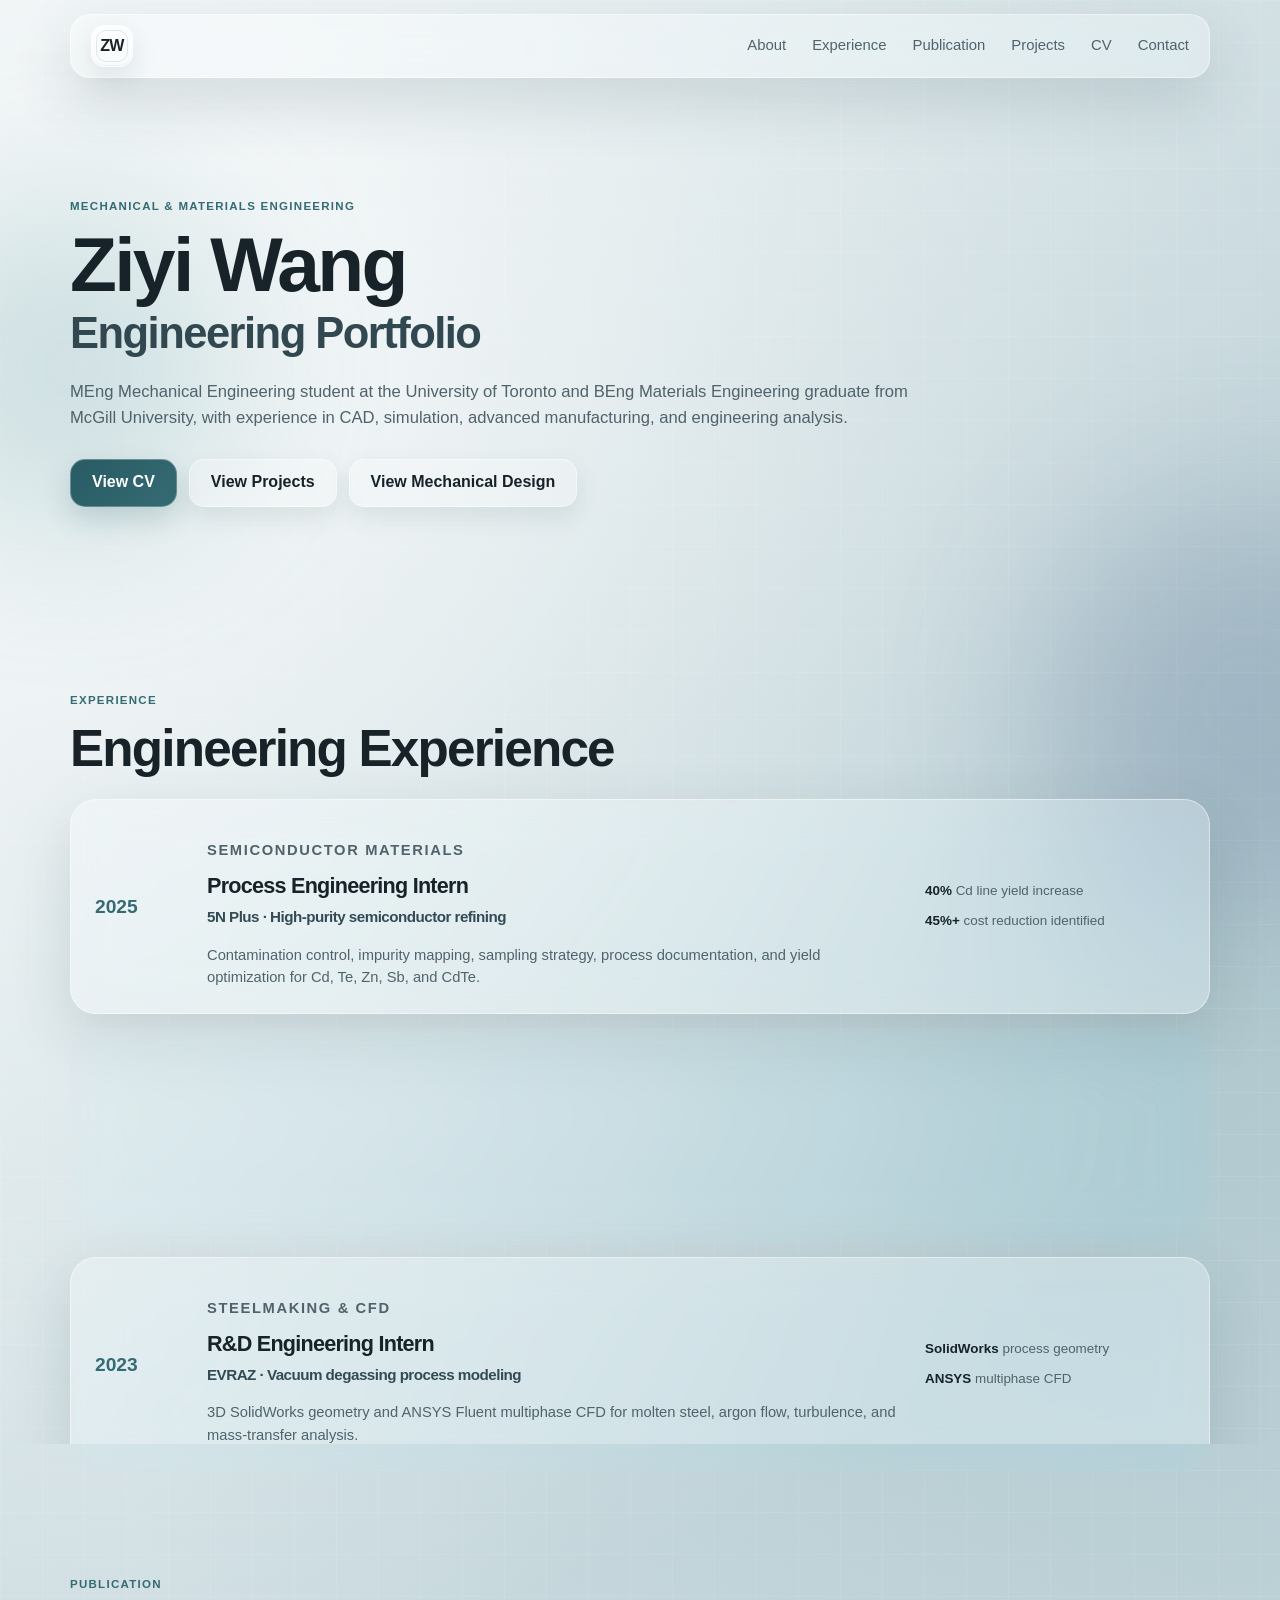
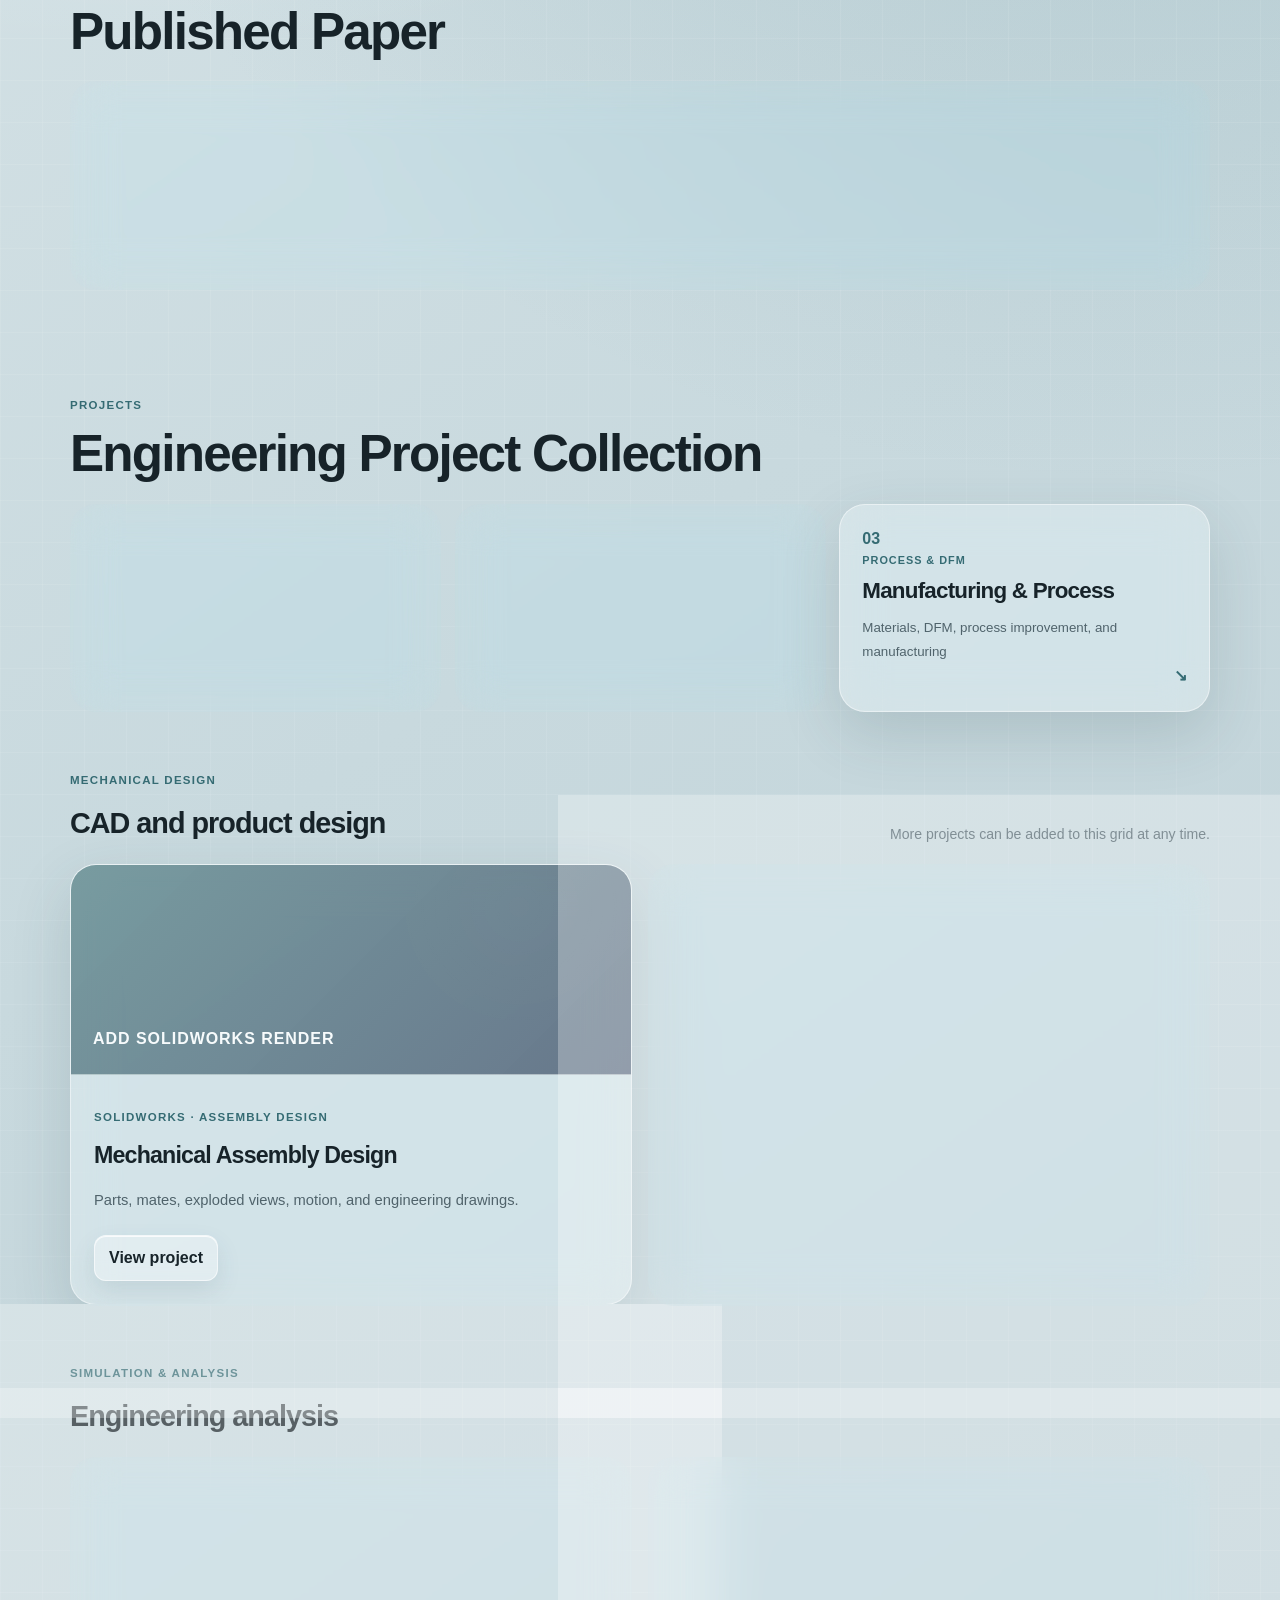
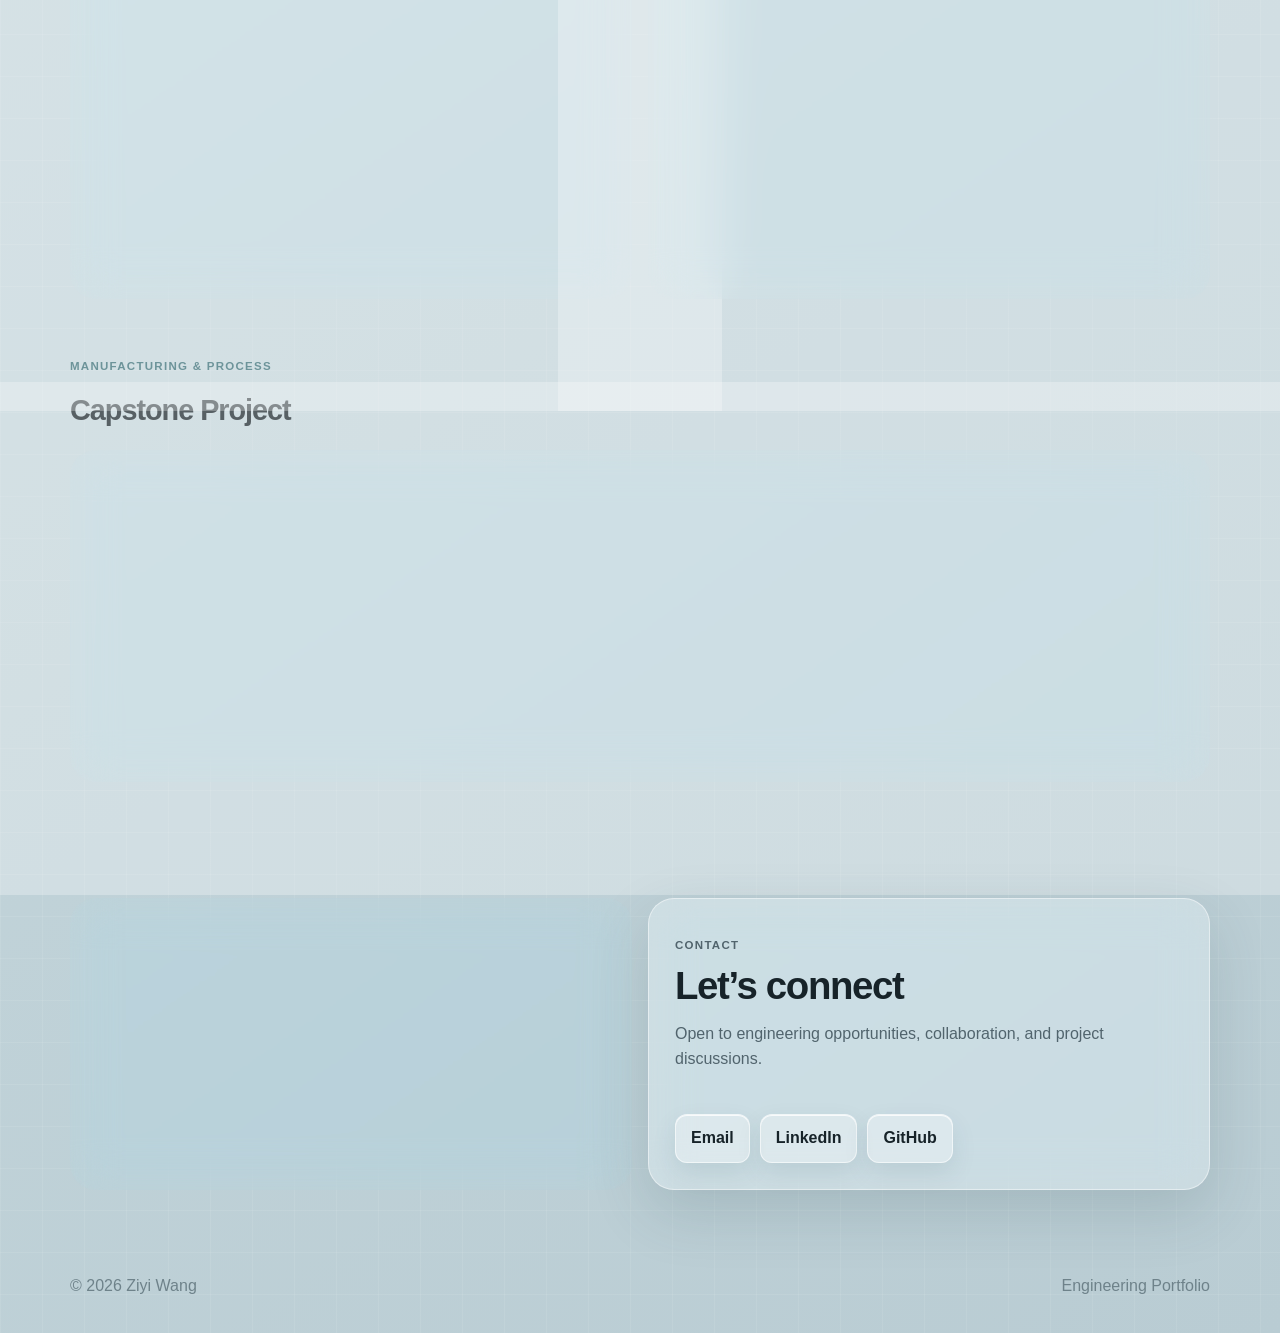
==== index.html @ 244d59b0 "Add files via upload" ====
<!DOCTYPE html>
<html lang="en">
<head>
  <meta charset="UTF-8" />
  <meta name="viewport" content="width=device-width, initial-scale=1.0" />
  <meta name="description" content="Ziyi Wang Mechanical and Materials Engineering Portfolio" />
  <title>Ziyi Wang | Engineering Portfolio</title>
  <link rel="stylesheet" href="style.css" />
</head>
<body>
  <div class="ambient ambient-a"></div>
  <div class="ambient ambient-b"></div>

  <header class="site-header glass">
    <div class="container nav-wrap">
      <a class="brand" href="#home" aria-label="Back to top">ZW</a>
      <nav class="nav-links" aria-label="Main navigation">
        <a href="#home">About</a>
        <a href="#experience">Experience</a>
        <a href="#publications">Publication</a>
        <a href="#projects">Projects</a>
        <a href="#cv">CV</a>
        <a href="#contact">Contact</a>
      </nav>
      <button class="menu-button" aria-label="Open menu" aria-expanded="false">☰</button>
    </div>
  </header>

  <main>
    <section id="home" class="hero section">
      <div class="container hero-grid">
        <div class="hero-copy-block">
          <p class="eyebrow">MECHANICAL & MATERIALS ENGINEERING</p>
          <h1>Ziyi Wang</h1>
          <h2>Engineering Portfolio</h2>
          <p class="hero-copy">
            MEng Mechanical Engineering student at the University of Toronto and
            BEng Materials Engineering graduate from McGill University, with
            experience in CAD, simulation, advanced manufacturing, and engineering analysis.
          </p>

          <div class="button-row">
            <a class="button primary" href="#cv">View CV</a>
            <a class="button secondary" href="#projects">View Projects</a>
            <a class="button secondary" href="#mechanical-design">View Mechanical Design</a>
          </div>
        </div>
      </div>
    </section>

    <section id="experience" class="section">
      <div class="container">
        <div class="section-heading">
          <p class="section-label">Experience</p>
          <h2>Engineering Experience</h2>
        </div>

        <div class="experience-list">
          <article class="experience-row glass-card">
            <div class="experience-year">2025</div>
            <div class="experience-main">
              <p class="experience-industry">SEMICONDUCTOR MATERIALS</p>
              <h3>Process Engineering Intern</h3>
              <h4>5N Plus · High-purity semiconductor refining</h4>
              <p>
                Contamination control, impurity mapping, sampling strategy,
                process documentation, and yield optimization for Cd, Te, Zn, Sb, and CdTe.
              </p>
            </div>
            <div class="experience-results">
              <span><strong>40%</strong> Cd line yield increase</span>
              <span><strong>45%+</strong> cost reduction identified</span>
            </div>
          </article>

          <article class="experience-row glass-card">
            <div class="experience-year">2024</div>
            <div class="experience-main">
              <p class="experience-industry">ADVANCED COMPOSITES</p>
              <h3>Composite Engineering Intern</h3>
              <h4>Linamar · Type IV hydrogen pressure vessels</h4>
              <p>
                Resin development, composite testing, DOE optimization, and AutoCAD
                documentation for carbon-fiber hydrogen storage tanks.
              </p>
            </div>
            <div class="experience-results">
              <span><strong>2,000+ psi</strong> burst improvement</span>
              <span><strong>DOE</strong> materials optimization</span>
            </div>
          </article>

          <article class="experience-row glass-card">
            <div class="experience-year">2023</div>
            <div class="experience-main">
              <p class="experience-industry">STEELMAKING & CFD</p>
              <h3>R&amp;D Engineering Intern</h3>
              <h4>EVRAZ · Vacuum degassing process modeling</h4>
              <p>
                3D SolidWorks geometry and ANSYS Fluent multiphase CFD for molten steel,
                argon flow, turbulence, and mass-transfer analysis.
              </p>
            </div>
            <div class="experience-results">
              <span><strong>SolidWorks</strong> process geometry</span>
              <span><strong>ANSYS</strong> multiphase CFD</span>
            </div>
          </article>
        </div>
      </div>
    </section>

    
    <section id="publications" class="section publication-section">
      <div class="container">
        <div class="section-heading publication-heading">
          <p class="section-label">Publication</p>
          <h2>Published Paper</h2>
        </div>

        <div class="publication-card glass-card">
          <div class="publication-year">2024</div>
          <div class="publication-copy">
            <h3>Study of the Vacuum Degassing Process Using the Effective Equilibrium Reaction Zone Model</h3>
            <p class="publication-authors">
              Bikram Konar · Keyan Miao · Noah Quintana · <strong>Ziyi Wang</strong>
            </p>
            <p>
              AISTech 2024 proceedings paper on EERZ-based vacuum-degassing modelling,
              denitrogenation, argon injection, and industrial process validation.
            </p>
          </div>
          <div class="publication-actions">
            <a class="small-button"
               href="assets/files/Vacuum-Degassing-EERZ-Paper.pdf"
               target="_blank"
               rel="noopener">View paper</a>
            <a class="small-button secondary-small"
               href="https://doi.org/10.33313/388/077"
               target="_blank"
               rel="noopener">DOI</a>
          </div>
        </div>
      </div>
    </section>



    <section id="projects" class="section">
      <div class="container">
        <div class="section-heading">
          <p class="section-label">Projects</p>
          <h2>Engineering Project Collection</h2>
        </div>

        <div class="category-grid">
          <a class="category-card glass-card" href="#mechanical-design">
            <span class="category-index">01</span>
            <div>
              <p>PRIMARY PORTFOLIO</p>
              <h3>Mechanical Design</h3>
              <small>SolidWorks parts, assemblies, drawings, and DFM</small>
            </div>
            <b>↘</b>
          </a>

          <a class="category-card glass-card" href="#simulation">
            <span class="category-index">02</span>
            <div>
              <p>ENGINEERING ANALYSIS</p>
              <h3>Simulation & Analysis</h3>
              <small>ANSYS, CFD, heat transfer, and calculations</small>
            </div>
            <b>↘</b>
          </a>

          <a class="category-card glass-card" href="#manufacturing">
            <span class="category-index">03</span>
            <div>
              <p>PROCESS & DFM</p>
              <h3>Manufacturing & Process</h3>
              <small>Materials, DFM, process improvement, and manufacturing</small>
            </div>
            <b>↘</b>
          </a>
        </div>

        <div id="mechanical-design" class="project-group">
          <div class="project-group-heading project-group-heading-row">
            <div>
              <p class="section-label">Mechanical Design</p>
              <h3>CAD and product design</h3>
            </div>
            <p class="project-group-note">More projects can be added to this grid at any time.</p>
          </div>

          <div class="project-grid">
            <article class="project-card glass-card">
              <div class="project-media">
                <span>ADD SOLIDWORKS RENDER</span>
              </div>
              <div class="project-body">
                <p class="project-type">SolidWorks · Assembly Design</p>
                <h3>Mechanical Assembly Design</h3>
                <p>Parts, mates, exploded views, motion, and engineering drawings.</p>
                <a class="project-link" href="projects/mechanical-assembly.html">View project</a>
              </div>
            </article>

            <article class="project-card glass-card">
              <div class="project-media">
                <span>ADD DFM IMAGE</span>
              </div>
              <div class="project-body">
                <p class="project-type">SolidWorks · DFM</p>
                <h3>Injection-Molding Conversion</h3>
                <p>Draft angles, wall thickness, ribs, bosses, and tooling constraints.</p>
                <a class="project-link" href="projects/injection-molding.html">View project</a>
              </div>
            </article>
          </div>
        </div>

        <div id="simulation" class="project-group">
          <div class="project-group-heading">
            <p class="section-label">Simulation & Analysis</p>
            <h3>Engineering analysis</h3>
          </div>

          <div class="project-grid">
            <article class="project-card glass-card">
              <div class="project-media">
                <span>TURBINE BLADE COOLING</span>
              </div>
              <div class="project-body">
                <p class="project-type">ANSYS · Heat Transfer</p>
                <h3>Turbine Blade Cooling</h3>
                <p>Geometry, mesh, boundary conditions, temperature fields, and conclusions.</p>
                <a class="project-link" href="projects/turbine-blade-cooling.html">View project</a>
              </div>
            </article>

            <article class="project-card glass-card">
              <div class="project-media">
                <span>VACUUM DEGASSING CFD</span>
              </div>
              <div class="project-body">
                <p class="project-type">SolidWorks · ANSYS Fluent</p>
                <h3>Steelmaking CFD Model</h3>
                <p>3D process geometry, multiphase flow, turbulence, and gas-plume behavior.</p>
                <a class="project-link" href="projects/steelmaking-cfd.html">View project</a>
              </div>
            </article>
          </div>
        </div>

        
        <div id="manufacturing" class="project-group">
          <div class="project-group-heading">
            <p class="section-label">Manufacturing & Process</p>
            <h3>Capstone Project</h3>
          </div>

          <div class="project-grid single-project-grid">
            <article class="project-card glass-card capstone-card">
              <div class="project-media">
                <span>THERMAL BARRIER COATING SYSTEM</span>
              </div>
              <div class="project-body">
                <p class="project-type">Aerospace · Manufacturing · Materials</p>
                <h3>Turbine Blade Thermal Coating Design</h3>
                <p>
                  Functionally graded NiCrAlY–YSZ coating architecture for GE Aerospace
                  CF6 turbine blades, including process selection, thermal performance,
                  throughput, risk analysis, and cost evaluation.
                </p>
                <a class="project-link" href="projects/turbine-coating.html">View project</a>
              </div>
            </article>
          </div>
        </div>
      </div>
    </section>


    
    <section class="section end-section">
      <div class="container end-grid">
        <section id="cv" class="compact-info-card glass-card">
          <div>
            <p class="section-label">CV</p>
            <h2>Engineering CV</h2>
            <p>
              Mechanical design, simulation, manufacturing, and process-engineering
              experience across semiconductor materials, composites, and steelmaking.
            </p>
          </div>
          <a class="small-button emphasized"
             href="assets/files/Ziyi-Wang-CV.pdf"
             target="_blank"
             rel="noopener">Open CV</a>
        </section>

        <section id="contact" class="compact-info-card glass-card">
          <div>
            <p class="section-label">Contact</p>
            <h2>Let’s connect</h2>
            <p>Open to engineering opportunities, collaboration, and project discussions.</p>
          </div>
          <div class="contact-links compact-links">
            <a href="mailto:your-email@example.com">Email</a>
            <a href="#" target="_blank" rel="noopener">LinkedIn</a>
            <a href="https://github.com/ziyiii-w" target="_blank" rel="noopener">GitHub</a>
          </div>
        </section>
      </div>
    </section>
  </main>

  <footer>
    <div class="container footer-row">
      <span>© <span id="year"></span> Ziyi Wang</span>
      <span>Engineering Portfolio</span>
    </div>
  </footer>

  <script src="script.js"></script>
</body>
</html>
---- style.css ----
:root {
  --bg-1: #dfe9ec;
  --bg-2: #c8d9de;
  --bg-3: #b9ccd3;
  --surface: rgba(255,255,255,0.28);
  --surface-hover: rgba(255,255,255,0.38);
  --text: #172329;
  --muted: #51646d;
  --subtle: #6e828a;
  --line: rgba(255,255,255,0.46);
  --accent: #356b73;
  --accent-strong: #285b63;
  --shadow: 0 22px 60px rgba(43,72,82,0.16);
  --radius: 26px;
}

* { box-sizing: border-box; }

html { scroll-behavior: smooth; }

body {
  margin: 0;
  font-family:
    -apple-system,
    BlinkMacSystemFont,
    "SF Pro Display",
    "SF Pro Text",
    "Segoe UI",
    Helvetica,
    Arial,
    sans-serif;
  color: var(--text);
  background:
    linear-gradient(rgba(255,255,255,0.08) 1px, transparent 1px),
    linear-gradient(90deg, rgba(255,255,255,0.08) 1px, transparent 1px),
    radial-gradient(circle at 12% 8%, rgba(255,255,255,0.78), transparent 30%),
    radial-gradient(circle at 88% 20%, rgba(94,142,153,0.30), transparent 31%),
    linear-gradient(145deg, var(--bg-1), var(--bg-2) 48%, var(--bg-3));
  background-size: 42px 42px, 42px 42px, auto, auto, auto;
  line-height: 1.55;
  min-height: 100vh;
}

.ambient {
  position: fixed;
  z-index: -1;
  border-radius: 50%;
  filter: blur(80px);
  opacity: 0.25;
}

.ambient-a {
  width: 340px;
  height: 340px;
  left: -100px;
  top: 22%;
  background: #5f9da2;
}

.ambient-b {
  width: 420px;
  height: 420px;
  right: -180px;
  top: 55%;
  background: #516a90;
}

a { color: inherit; }

.container {
  width: min(1140px, calc(100% - 40px));
  margin: 0 auto;
}

.glass,
.glass-card {
  background: var(--surface);
  border: 1px solid var(--line);
  box-shadow: var(--shadow);
  backdrop-filter: blur(22px) saturate(135%);
  -webkit-backdrop-filter: blur(22px) saturate(135%);
}

.site-header {
  position: sticky;
  top: 14px;
  z-index: 30;
  width: min(1140px, calc(100% - 40px));
  margin: 14px auto 0;
  border-radius: 20px;
}

.nav-wrap {
  min-height: 62px;
  display: flex;
  align-items: center;
  justify-content: space-between;
}

.brand {
  width: 42px;
  height: 42px;
  display: grid;
  place-items: center;
  border-radius: 14px;
  text-decoration: none;
  font-weight: 750;
  letter-spacing: -0.04em;
  color: var(--text);
  background:
    linear-gradient(145deg, rgba(255,255,255,0.74), rgba(255,255,255,0.26));
  border: 1px solid rgba(255,255,255,0.78);
  box-shadow:
    inset 0 1px 0 rgba(255,255,255,0.95),
    inset 0 -1px 0 rgba(53,107,115,0.08),
    0 10px 26px rgba(43,72,82,0.12);
  backdrop-filter: blur(18px) saturate(140%);
  -webkit-backdrop-filter: blur(18px) saturate(140%);
  position: relative;
}

.brand::after {
  content: "";
  position: absolute;
  inset: 4px;
  border-radius: 10px;
  border: 1px solid rgba(53,107,115,0.14);
  pointer-events: none;
}

.nav-links {
  display: flex;
  gap: 26px;
}

.nav-links a {
  text-decoration: none;
  color: #50636b;
  font-size: 0.93rem;
  font-weight: 500;
}

.nav-links a:hover { color: var(--text); }

.menu-button {
  display: none;
  color: var(--text);
  border: 0;
  background: none;
  font-size: 1.4rem;
}

.section { padding: 74px 0; }

.hero { padding-top: 74px; }

.hero-grid {
  display: block;
}

.hero-copy-block {
  padding: 34px 0 26px;
}

.eyebrow,
.section-label,
.project-type,
.experience-industry {
  color: var(--accent);
  font-weight: 700;
  letter-spacing: 0.11em;
  text-transform: uppercase;
  font-size: 0.72rem;
}

h1, h2, h3, h4 {
  margin-top: 0;
  letter-spacing: -0.035em;
}

h1 {
  margin-bottom: 8px;
  font-size: clamp(3.2rem, 6vw, 5.8rem);
  line-height: 0.98;
}

.hero h2 {
  max-width: 840px;
  margin-bottom: 22px;
  color: #314850;
  font-size: clamp(1.8rem, 3.4vw, 3.15rem);
  line-height: 1.08;
}

.hero-copy {
  max-width: 860px;
  color: #50636b;
  font-size: 1.04rem;
}

.button-row {
  display: flex;
  flex-wrap: wrap;
  gap: 12px;
  margin-top: 28px;
}

.button {
  display: inline-flex;
  align-items: center;
  justify-content: center;
  min-height: 48px;
  padding: 0 21px;
  border-radius: 15px;
  text-decoration: none;
  font-weight: 650;
  border: 1px solid var(--line);
  transition: transform 0.2s ease, background 0.2s ease, border-color 0.2s ease;
}

.button:hover {
  transform: translateY(-2px);
  border-color: rgba(255,255,255,0.26);
}

.button.primary {
  color: white;
  background: linear-gradient(135deg, var(--accent-strong), var(--accent));
  border-color: rgba(255,255,255,0.28);
  box-shadow: 0 12px 28px rgba(40,91,99,0.20);
}

.button.secondary {
  color: var(--text);
  background: rgba(255,255,255,0.26);
  border-color: rgba(255,255,255,0.48);
  box-shadow: 0 10px 24px rgba(43,72,82,0.10);
}

.hero-panel {
  border-radius: var(--radius);
  padding: 24px;
}

.status-line {
  display: flex;
  align-items: center;
  gap: 9px;
  color: #50636b;
  font-size: 0.8rem;
}

.status-dot {
  width: 8px;
  height: 8px;
  border-radius: 50%;
  background: #8fd0b5;
  box-shadow: 0 0 18px rgba(143,208,181,0.7);
}

.hero-panel-grid {
  display: grid;
  gap: 12px;
  margin-top: 18px;
}

.hero-panel-grid div {
  padding: 16px;
  border-radius: 18px;
  background: rgba(255,255,255,0.045);
  border: 1px solid rgba(255,255,255,0.08);
}

.hero-panel-grid span,
.hero-panel-grid strong,
.hero-panel-grid small {
  display: block;
}

.hero-panel-grid span {
  color: var(--subtle);
  font-size: 0.72rem;
  text-transform: uppercase;
  letter-spacing: 0.08em;
}

.hero-panel-grid strong {
  margin-top: 5px;
  font-size: 1rem;
}

.hero-panel-grid small {
  margin-top: 2px;
  color: #50636b;
}

.section-heading {
  margin-bottom: 24px;
}

.section-heading h2,
.cv-strip h2,
.contact-strip h2 {
  margin-bottom: 0;
  font-size: clamp(2rem, 4vw, 3.4rem);
  line-height: 1.05;
}

.experience-list {
  display: grid;
  gap: 14px;
}

.experience-row {
  display: grid;
  grid-template-columns: 88px 1fr 260px;
  gap: 24px;
  align-items: center;
  padding: 24px;
  border-radius: var(--radius);
}

.experience-year {
  color: var(--accent);
  font-weight: 700;
  font-size: 1.2rem;
}

.experience-main h3 {
  margin: 7px 0 3px;
  font-size: 1.35rem;
}

.experience-main h4 {
  margin-bottom: 10px;
  color: #334b54;
  font-size: 0.95rem;
}

.experience-main > p {
  margin-bottom: 0;
  color: #50636b;
  font-size: 0.92rem;
}

.experience-results {
  display: grid;
  gap: 9px;
}

.experience-results span {
  color: #50636b;
  font-size: 0.84rem;
}

.experience-results strong { color: var(--text); }

.category-grid {
  display: grid;
  grid-template-columns: repeat(3, 1fr);
  gap: 14px;
}

.category-card {
  min-height: 180px;
  padding: 22px;
  display: flex;
  flex-direction: column;
  justify-content: space-between;
  border-radius: var(--radius);
  text-decoration: none;
  transition: transform 0.2s ease, background 0.2s ease;
}

.category-card:hover {
  transform: translateY(-4px);
  background: rgba(255,255,255,0.42);
}

.category-index {
  color: var(--accent);
  font-weight: 700;
}

.category-card p {
  margin: 0 0 5px;
  color: var(--accent);
  font-size: 0.68rem;
  font-weight: 700;
  letter-spacing: 0.09em;
}

.category-card h3 {
  margin-bottom: 6px;
  font-size: 1.4rem;
}

.category-card small {
  color: #50636b;
  line-height: 1.4;
}

.category-card b {
  align-self: flex-end;
  color: var(--accent);
}

.project-group { padding-top: 58px; }

.project-group-heading { margin-bottom: 18px; }

.project-group-heading h3 {
  margin-bottom: 0;
  font-size: 1.8rem;
}

.project-grid {
  display: grid;
  grid-template-columns: repeat(2, 1fr);
  gap: 16px;
}

.project-card {
  overflow: hidden;
  border-radius: var(--radius);
}

.project-media {
  min-height: 210px;
  display: flex;
  align-items: flex-end;
  padding: 22px;
  color: #f7fbfc;
  font-weight: 700;
  letter-spacing: 0.06em;
  background:
    linear-gradient(135deg, rgba(88,130,135,0.75), rgba(70,86,109,0.76)),
    radial-gradient(circle at 80% 20%, rgba(255,255,255,0.2), transparent 24%);
  border-bottom: 1px solid var(--line);
}

.project-body { padding: 23px; }

.project-body h3 {
  margin: 5px 0 10px;
  font-size: 1.45rem;
}

.project-body p:not(.project-type) {
  color: #50636b;
  font-size: 0.92rem;
}

.project-link {
  display: inline-flex;
  margin-top: 8px;
  padding: 10px 14px;
  border-radius: 12px;
  text-decoration: none;
  color: var(--text);
  background: rgba(255,255,255,0.08);
  border: 1px solid var(--line);
  font-weight: 650;
}

.project-link:hover {
  background: rgba(255,255,255,0.13);
}

.cv-strip,
.contact-strip {
  padding: 26px 30px;
  border-radius: var(--radius);
  display: flex;
  align-items: center;
  justify-content: space-between;
  gap: 28px;
}

.cv-strip p {
  margin-bottom: 0;
  color: #50636b;
}

.contact-links {
  display: flex;
  flex-wrap: wrap;
  gap: 10px;
}

.contact-links a {
  padding: 11px 15px;
  border-radius: 12px;
  text-decoration: none;
  color: var(--text);
  background: rgba(255,255,255,0.07);
  border: 1px solid var(--line);
}

footer {
  padding: 26px 0 34px;
  color: var(--subtle);
}

.footer-row {
  display: flex;
  justify-content: space-between;
  gap: 24px;
}

@media (max-width: 960px) {
  .hero-grid {
    grid-template-columns: 1fr;
  }

  .experience-row {
    grid-template-columns: 72px 1fr;
  }

  .experience-results {
    grid-column: 2;
    grid-template-columns: repeat(2, minmax(0, 1fr));
  }

  .category-grid {
    grid-template-columns: 1fr;
  }
}

@media (max-width: 760px) {
  .nav-links {
    position: absolute;
    display: none;
    flex-direction: column;
    top: 68px;
    left: 0;
    right: 0;
    padding: 18px;
    border-radius: 18px;
    background: rgba(230,240,243,0.95);
    border: 1px solid var(--line);
    backdrop-filter: blur(18px);
  }

  .nav-links.open { display: flex; }
  .menu-button { display: block; }

  .project-grid {
    grid-template-columns: 1fr;
  }

  .cv-strip,
  .contact-strip {
    align-items: flex-start;
    flex-direction: column;
  }
}

@media (max-width: 580px) {
  .container,
  .site-header {
    width: min(100% - 24px, 1140px);
  }

  .section {
    padding: 54px 0;
  }

  .hero {
    padding-top: 44px;
  }

  .button-row {
    flex-direction: column;
  }

  .button {
    width: 100%;
  }

  .experience-row {
    grid-template-columns: 1fr;
  }

  .experience-results {
    grid-column: auto;
    grid-template-columns: 1fr;
  }

  .footer-row {
    flex-direction: column;
  }
}


.end-section {
  padding-top: 42px;
  padding-bottom: 58px;
}

.end-grid {
  display: grid;
  grid-template-columns: 1fr 1fr;
  gap: 16px;
}

.compact-info-card {
  min-height: 210px;
  padding: 26px;
  border-radius: var(--radius);
  display: flex;
  flex-direction: column;
  justify-content: space-between;
}

.compact-info-card h2 {
  margin-bottom: 10px;
  font-size: clamp(1.75rem, 3vw, 2.5rem);
  line-height: 1.05;
}

.compact-info-card p {
  max-width: 560px;
  color: var(--muted);
}

.small-button {
  display: inline-flex;
  align-items: center;
  justify-content: center;
  width: fit-content;
  min-height: 42px;
  padding: 0 16px;
  border-radius: 12px;
  text-decoration: none;
  font-weight: 650;
  white-space: nowrap;
  color: white;
  background: linear-gradient(135deg, var(--accent-strong), var(--accent));
  border: 1px solid rgba(255,255,255,0.42);
  box-shadow: 0 10px 24px rgba(40,91,99,0.14);
}

.small-button:hover {
  transform: translateY(-2px);
}

.secondary-small {
  color: var(--text);
  background: rgba(255,255,255,0.30);
}

.emphasized {
  margin-top: 8px;
}

.compact-links {
  margin-top: 8px;
}

@media (max-width: 760px) {
  .end-grid {
    grid-template-columns: 1fr;
  }
}




.publication-section {
  padding-top: 18px;
  padding-bottom: 54px;
}

.publication-card {
  display: grid;
  grid-template-columns: 90px 1fr auto;
  gap: 24px;
  align-items: center;
  padding: 24px 26px;
  border-radius: var(--radius);
}

.publication-year {
  color: var(--accent);
  font-size: 1.25rem;
  font-weight: 750;
}

.publication-copy h2 {
  max-width: 800px;
  margin: 5px 0 8px;
  font-size: clamp(1.35rem, 2.4vw, 2rem);
  line-height: 1.15;
}

.publication-copy p {
  margin: 6px 0 0;
  color: var(--muted);
}

.publication-authors strong {
  color: var(--text);
}

.publication-actions {
  display: flex;
  gap: 9px;
  flex-wrap: wrap;
  justify-content: flex-end;
}

@media (max-width: 820px) {
  .publication-card {
    grid-template-columns: 1fr;
  }

  .publication-actions {
    justify-content: flex-start;
  }
}


.publication-heading {
  margin-bottom: 22px;
}

.publication-heading h2 {
  margin-bottom: 0;
  font-size: clamp(2rem, 4vw, 3.4rem);
  line-height: 1.05;
}

.publication-copy h3 {
  max-width: 820px;
  margin: 0 0 8px;
  font-size: clamp(1.35rem, 2.4vw, 2rem);
  line-height: 1.15;
  letter-spacing: -0.025em;
}


/* Keeps headings visible below the sticky navigation without excessive blank space. */
#experience,
#publications,
#projects,
#mechanical-design,
#simulation,
#manufacturing,
#cv,
#contact {
  scroll-margin-top: 88px;
}

.project-group-heading-row {
  display: flex;
  justify-content: space-between;
  align-items: end;
  gap: 24px;
}

.project-group-note {
  max-width: 330px;
  margin: 0;
  color: var(--muted);
  font-size: 0.88rem;
  text-align: right;
}

.single-project-grid {
  grid-template-columns: minmax(0, 760px);
}

.capstone-card .project-media {
  min-height: 260px;
}

@media (max-width: 760px) {
  .project-group-heading-row {
    align-items: flex-start;
    flex-direction: column;
  }

  .project-group-note {
    text-align: left;
  }
}


/* Version 10 refinements */
#projects.section {
  padding-top: 54px;
}

#publications.section {
  padding-bottom: 42px;
}

.project-group {
  padding-top: 48px;
}

/* Full-width capstone layout */
.single-project-grid {
  grid-template-columns: 1fr;
}

.capstone-card {
  display: grid;
  grid-template-columns: minmax(320px, 42%) 1fr;
  align-items: stretch;
}

.capstone-card .project-media {
  min-height: 330px;
  border-bottom: 0;
  border-right: 1px solid var(--line);
}

.capstone-card .project-body {
  display: flex;
  flex-direction: column;
  justify-content: center;
  padding: 34px;
}

.capstone-card .project-body p:not(.project-type) {
  max-width: 720px;
}

/* Contact buttons should look like clear controls, not blend into the card. */
.compact-links a {
  color: var(--text);
  background: rgba(255,255,255,0.74);
  border: 1px solid rgba(255,255,255,0.92);
  box-shadow:
    inset 0 1px 0 rgba(255,255,255,0.95),
    0 8px 20px rgba(43,72,82,0.10);
  font-weight: 600;
}

.compact-links a:hover {
  background: rgba(255,255,255,0.90);
  transform: translateY(-2px);
}

@media (max-width: 820px) {
  .capstone-card {
    grid-template-columns: 1fr;
  }

  .capstone-card .project-media {
    min-height: 250px;
    border-right: 0;
    border-bottom: 1px solid var(--line);
  }

  .capstone-card .project-body {
    padding: 24px;
  }
}


/* Version 11: unify secondary action colors with the natural hero-button style. */
.project-link,
.compact-links a {
  color: var(--text);
  background: rgba(255,255,255,0.34);
  border: 1px solid rgba(255,255,255,0.58);
  box-shadow:
    inset 0 1px 0 rgba(255,255,255,0.78),
    0 10px 24px rgba(43,72,82,0.10);
  font-weight: 650;
}

.project-link:hover,
.compact-links a:hover {
  color: var(--text);
  background: rgba(255,255,255,0.48);
  border-color: rgba(255,255,255,0.72);
  transform: translateY(-2px);
}
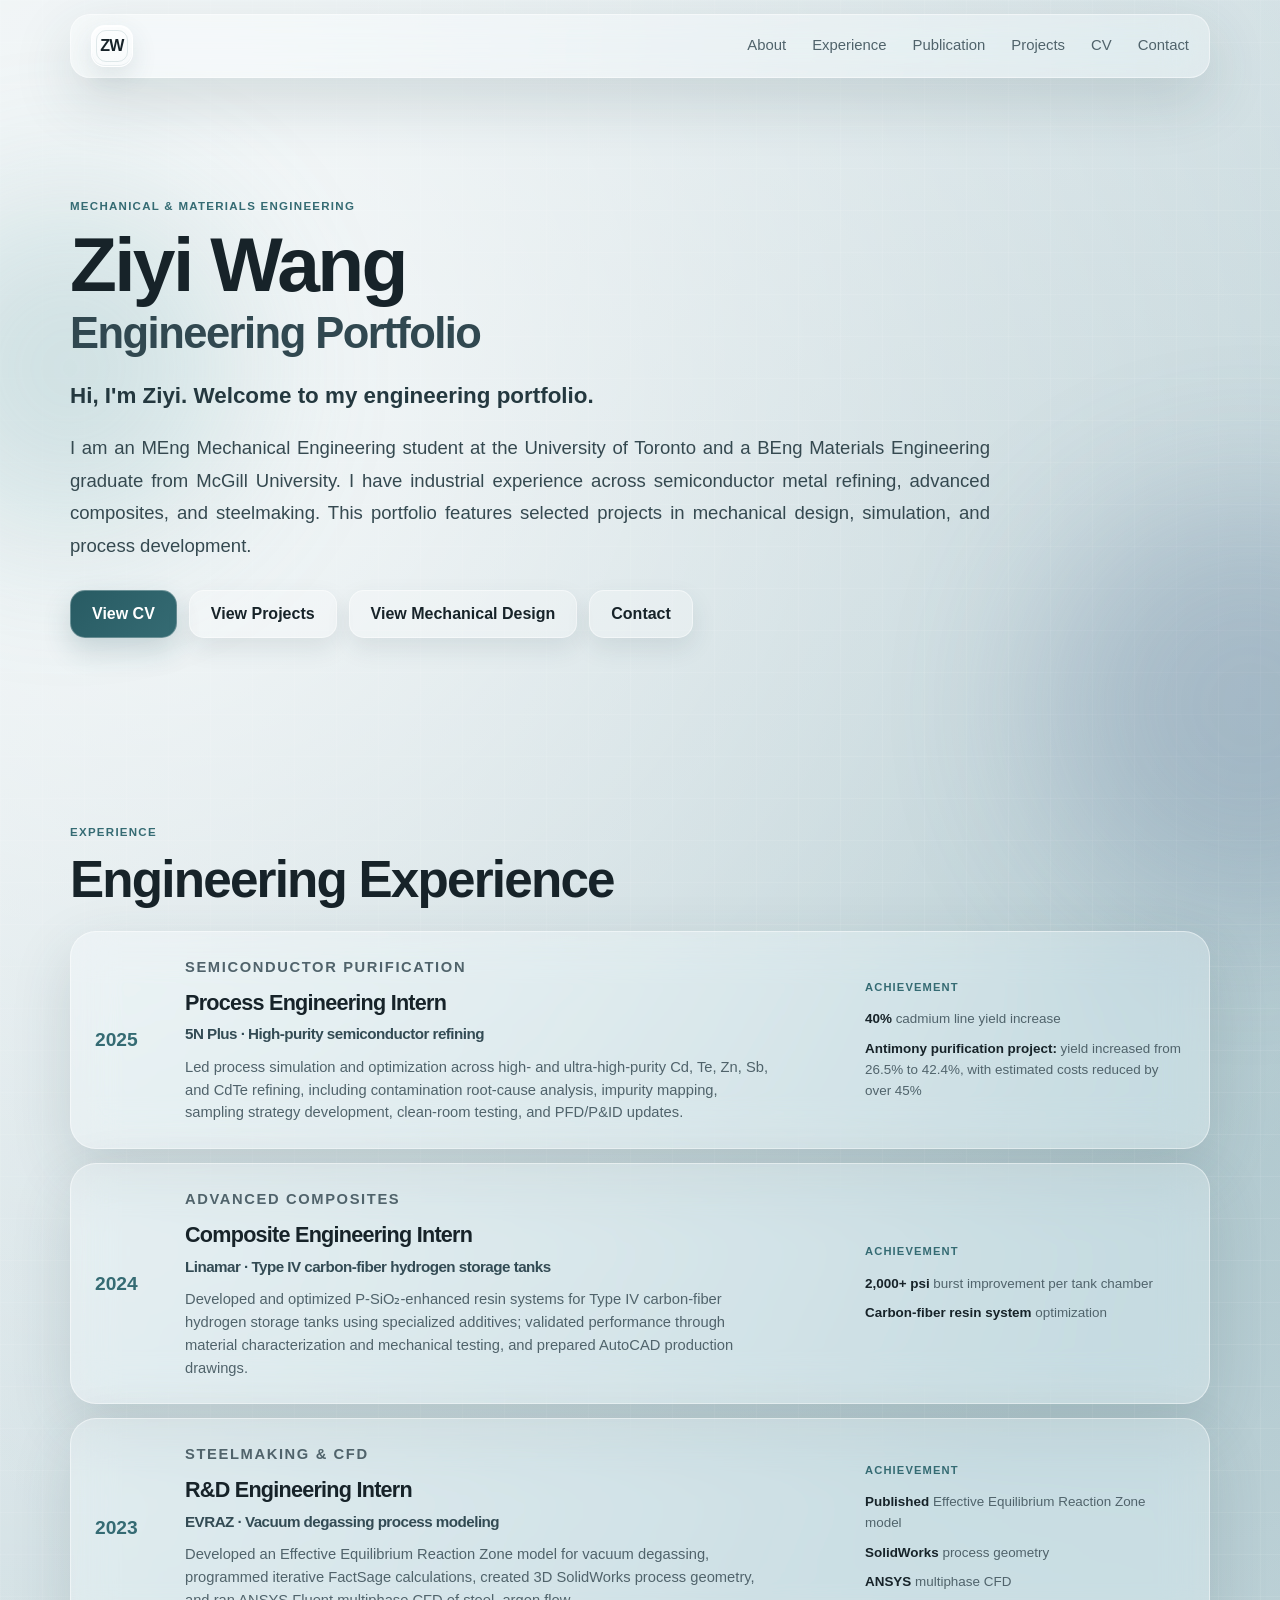
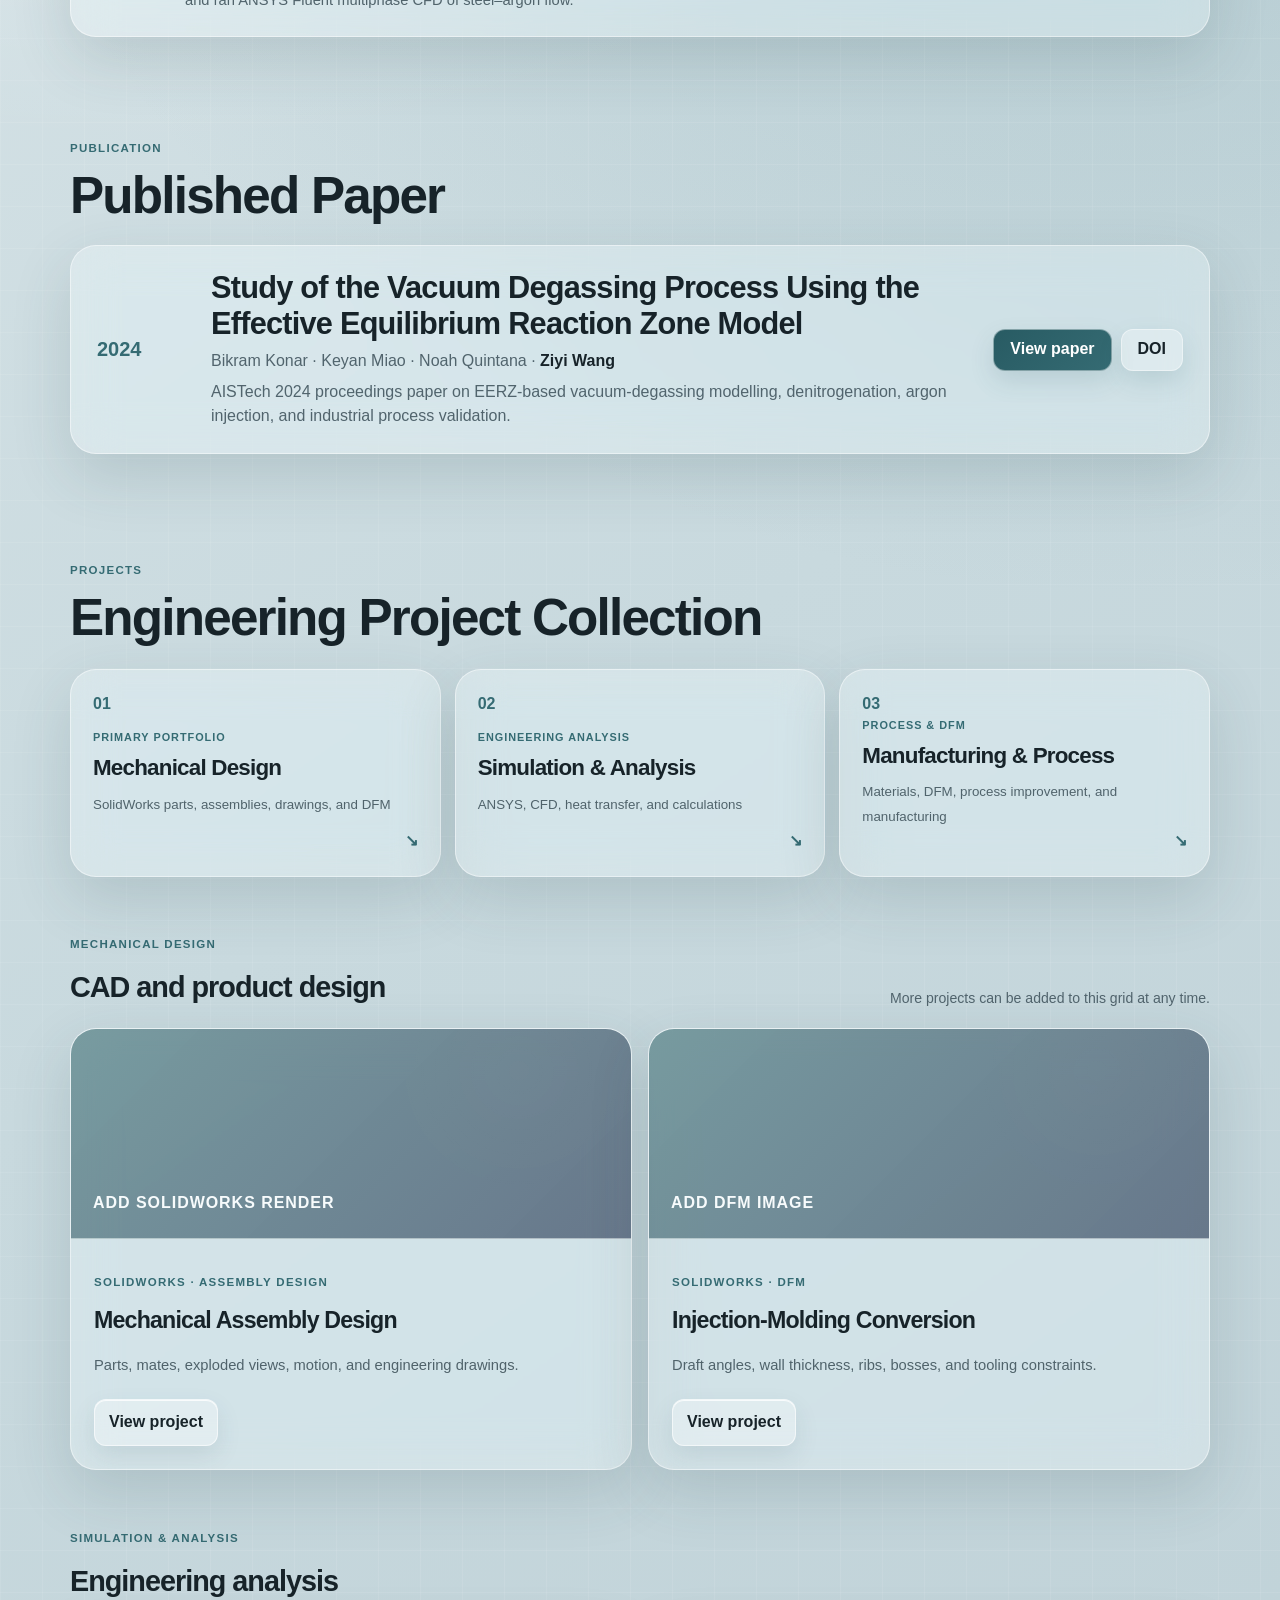
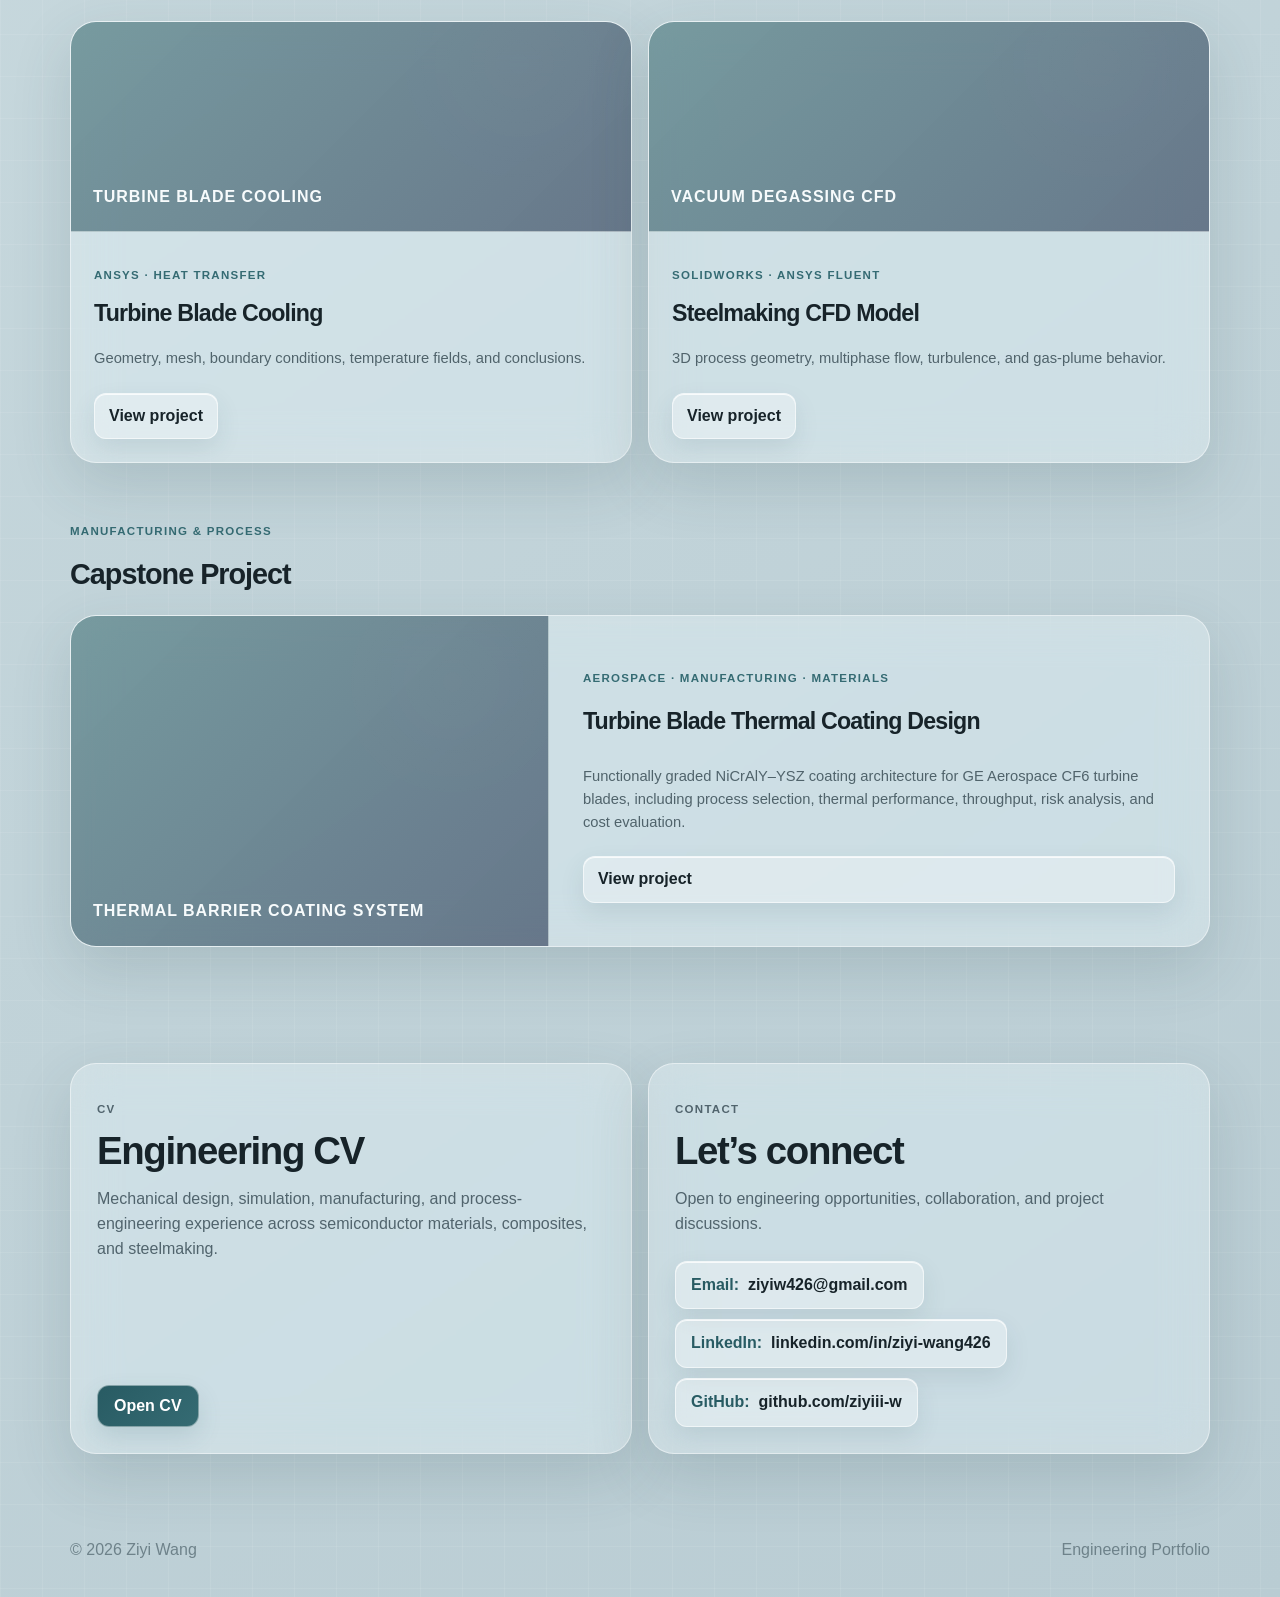
==== commit 7c921e60: "Add files via upload" ====
--- a/index.html
+++ b/index.html
@@ -1,5 +1,6 @@
 <!DOCTYPE html>
 <html lang="en">
+
 <head>
   <meta charset="UTF-8" />
   <meta name="viewport" content="width=device-width, initial-scale=1.0" />
@@ -7,6 +8,7 @@
   <title>Ziyi Wang | Engineering Portfolio</title>
   <link rel="stylesheet" href="style.css" />
 </head>
+
 <body>
   <div class="ambient ambient-a"></div>
   <div class="ambient ambient-b"></div>
@@ -33,16 +35,26 @@
           <p class="eyebrow">MECHANICAL & MATERIALS ENGINEERING</p>
           <h1>Ziyi Wang</h1>
           <h2>Engineering Portfolio</h2>
+          <p class="hero-intro">
+            Hi, I'm Ziyi. Welcome to my engineering portfolio.
+          </p>
+
           <p class="hero-copy">
-            MEng Mechanical Engineering student at the University of Toronto and
-            BEng Materials Engineering graduate from McGill University, with
-            experience in CAD, simulation, advanced manufacturing, and engineering analysis.
+            I am an MEng Mechanical Engineering student at the University of Toronto
+            and a BEng Materials Engineering graduate from McGill University. I have
+            industrial experience across semiconductor metal refining, advanced composites,
+            and steelmaking. This portfolio features selected projects in mechanical design,
+            simulation, and process development.
           </p>
 
           <div class="button-row">
-            <a class="button primary" href="#cv">View CV</a>
+            <a class="button primary"
+              href="assets/files/Ziyi-CV.pdf"
+              target="_blank"
+              rel="noopener">View CV</a>
             <a class="button secondary" href="#projects">View Projects</a>
             <a class="button secondary" href="#mechanical-design">View Mechanical Design</a>
+            <a class="button secondary" href="#contact">Contact</a>
           </div>
         </div>
       </div>
@@ -59,17 +71,20 @@
           <article class="experience-row glass-card">
             <div class="experience-year">2025</div>
             <div class="experience-main">
-              <p class="experience-industry">SEMICONDUCTOR MATERIALS</p>
+              <p class="experience-industry">SEMICONDUCTOR PURIFICATION</p>
               <h3>Process Engineering Intern</h3>
               <h4>5N Plus · High-purity semiconductor refining</h4>
               <p>
-                Contamination control, impurity mapping, sampling strategy,
-                process documentation, and yield optimization for Cd, Te, Zn, Sb, and CdTe.
+                Led process simulation and optimization across high- and ultra-high-purity
+                Cd, Te, Zn, Sb, and CdTe refining, including contamination root-cause analysis,
+                impurity mapping, sampling strategy development, clean-room testing, and
+                PFD/P&amp;ID updates.
               </p>
             </div>
             <div class="experience-results">
-              <span><strong>40%</strong> Cd line yield increase</span>
-              <span><strong>45%+</strong> cost reduction identified</span>
+              <p class="experience-achievement-label">Achievement</p>
+              <span><strong>40%</strong> cadmium line yield increase</span>
+              <span><strong>Antimony purification project:</strong> yield increased from 26.5% to 42.4%, with estimated costs reduced by over 45%</span>
             </div>
           </article>
 
@@ -78,15 +93,18 @@
             <div class="experience-main">
               <p class="experience-industry">ADVANCED COMPOSITES</p>
               <h3>Composite Engineering Intern</h3>
-              <h4>Linamar · Type IV hydrogen pressure vessels</h4>
+              <h4>Linamar · Type IV carbon-fiber hydrogen storage tanks</h4>
               <p>
-                Resin development, composite testing, DOE optimization, and AutoCAD
-                documentation for carbon-fiber hydrogen storage tanks.
+                Developed and optimized P-SiO₂-enhanced resin systems for Type IV carbon-fiber
+                hydrogen storage tanks using specialized additives; validated performance through
+                material characterization and mechanical testing, and prepared AutoCAD production
+                drawings.
               </p>
             </div>
             <div class="experience-results">
-              <span><strong>2,000+ psi</strong> burst improvement</span>
-              <span><strong>DOE</strong> materials optimization</span>
+              <p class="experience-achievement-label">Achievement</p>
+              <span><strong>2,000+ psi</strong> burst improvement per tank chamber</span>
+              <span><strong>Carbon-fiber resin system</strong> optimization</span>
             </div>
           </article>
 
@@ -97,11 +115,14 @@
               <h3>R&amp;D Engineering Intern</h3>
               <h4>EVRAZ · Vacuum degassing process modeling</h4>
               <p>
-                3D SolidWorks geometry and ANSYS Fluent multiphase CFD for molten steel,
-                argon flow, turbulence, and mass-transfer analysis.
+                Developed an Effective Equilibrium Reaction Zone model for vacuum degassing,
+                programmed iterative FactSage calculations, created 3D SolidWorks process geometry,
+                and ran ANSYS Fluent multiphase CFD of steel–argon flow.
               </p>
             </div>
             <div class="experience-results">
+              <p class="experience-achievement-label">Achievement</p>
+              <span><strong>Published</strong> Effective Equilibrium Reaction Zone model</span>
               <span><strong>SolidWorks</strong> process geometry</span>
               <span><strong>ANSYS</strong> multiphase CFD</span>
             </div>
@@ -110,7 +131,7 @@
       </div>
     </section>
 
-    
+
     <section id="publications" class="section publication-section">
       <div class="container">
         <div class="section-heading publication-heading">
@@ -131,14 +152,10 @@
             </p>
           </div>
           <div class="publication-actions">
-            <a class="small-button"
-               href="assets/files/Vacuum-Degassing-EERZ-Paper.pdf"
-               target="_blank"
-               rel="noopener">View paper</a>
-            <a class="small-button secondary-small"
-               href="https://doi.org/10.33313/388/077"
-               target="_blank"
-               rel="noopener">DOI</a>
+            <a class="small-button" href="assets/files/Vacuum-Degassing-EERZ-Paper.pdf" target="_blank"
+              rel="noopener">View paper</a>
+            <a class="small-button secondary-small" href="https://doi.org/10.33313/388/077" target="_blank"
+              rel="noopener">DOI</a>
           </div>
         </div>
       </div>
@@ -254,7 +271,7 @@
           </div>
         </div>
 
-        
+
         <div id="manufacturing" class="project-group">
           <div class="project-group-heading">
             <p class="section-label">Manufacturing & Process</p>
@@ -283,7 +300,7 @@
     </section>
 
 
-    
+
     <section class="section end-section">
       <div class="container end-grid">
         <section id="cv" class="compact-info-card glass-card">
@@ -295,10 +312,8 @@
               experience across semiconductor materials, composites, and steelmaking.
             </p>
           </div>
-          <a class="small-button emphasized"
-             href="assets/files/Ziyi-Wang-CV.pdf"
-             target="_blank"
-             rel="noopener">Open CV</a>
+          <a class="small-button emphasized" href="assets/files/Ziyi-CV.pdf" target="_blank" rel="noopener">Open
+            CV</a>
         </section>
 
         <section id="contact" class="compact-info-card glass-card">
@@ -307,10 +322,20 @@
             <h2>Let’s connect</h2>
             <p>Open to engineering opportunities, collaboration, and project discussions.</p>
           </div>
-          <div class="contact-links compact-links">
-            <a href="mailto:your-email@example.com">Email</a>
-            <a href="#" target="_blank" rel="noopener">LinkedIn</a>
-            <a href="https://github.com/ziyiii-w" target="_blank" rel="noopener">GitHub</a>
+          <div class="contact-links compact-links contact-details">
+            <a href="mailto:ziyiw426@gmail.com">
+              <strong>Email:</strong>&nbsp; ziyiw426@gmail.com
+            </a>
+            <a href="https://www.linkedin.com/in/ziyi-wang426/"
+              target="_blank"
+              rel="noopener">
+              <strong>LinkedIn:</strong>&nbsp; linkedin.com/in/ziyi-wang426
+            </a>
+            <a href="https://github.com/ziyiii-w"
+              target="_blank"
+              rel="noopener">
+              <strong>GitHub:</strong>&nbsp; github.com/ziyiii-w
+            </a>
           </div>
         </section>
       </div>
@@ -326,4 +351,5 @@
 
   <script src="script.js"></script>
 </body>
-</html>
+
+</html>
--- a/style.css
+++ b/style.css
@@ -192,10 +192,21 @@
   line-height: 1.08;
 }
 
+.hero-intro {
+  max-width: 980px;
+  margin: 0 0 12px;
+  color: #24383f;
+  font-size: clamp(1.18rem, 1.8vw, 1.4rem);
+  line-height: 1.55;
+  font-weight: 600;
+}
 .hero-copy {
-  max-width: 860px;
-  color: #50636b;
-  font-size: 1.04rem;
+  max-width: 920px;
+  color: #354950;
+  font-size: 1.16rem;
+  line-height: 1.75;
+  text-align: justify;
+  text-align-last: left;
 }
 
 .button-row {
@@ -313,8 +324,8 @@
 
 .experience-row {
   display: grid;
-  grid-template-columns: 88px 1fr 260px;
-  gap: 24px;
+  grid-template-columns: 72px minmax(0, 1fr) 320px;
+  gap: 18px;
   align-items: center;
   padding: 24px;
   border-radius: var(--radius);
@@ -326,6 +337,8 @@
   font-size: 1.2rem;
 }
 
+.experience-main { min-width: 0; }
+
 .experience-main h3 {
   margin: 7px 0 3px;
   font-size: 1.35rem;
@@ -338,19 +351,34 @@
 }
 
 .experience-main > p {
-  margin-bottom: 0;
+  width: 100%;
+  max-width: 590px;
+  margin: 0;
   color: #50636b;
   font-size: 0.92rem;
+  line-height: 1.55;
+  text-align: left;
+  hyphens: none;
+  overflow-wrap: normal;
+  word-break: normal;
 }
 
 .experience-results {
   display: grid;
   gap: 9px;
+  min-width: 0;
+  align-content: center;
 }
 
 .experience-results span {
+  display: block;
   color: #50636b;
   font-size: 0.84rem;
+  line-height: 1.55;
+  text-align: left;
+  hyphens: none;
+  overflow-wrap: normal;
+  word-break: normal;
 }
 
 .experience-results strong { color: var(--text); }
@@ -880,3 +908,28 @@
   border-color: rgba(255,255,255,0.72);
   transform: translateY(-2px);
 }
+
+/* Version 12: direct CV access and explicit contact details. */
+.contact-details {
+  align-items: flex-start;
+  flex-direction: column;
+}
+
+.contact-details a {
+  max-width: 100%;
+  overflow-wrap: anywhere;
+}
+
+.contact-details strong {
+  color: var(--accent-strong);
+}
+
+/* Version 13: compact achievement labels in experience cards */
+.experience-achievement-label {
+  margin: 0 0 4px;
+  color: var(--accent);
+  font-size: 0.7rem;
+  font-weight: 750;
+  letter-spacing: 0.1em;
+  text-transform: uppercase;
+}
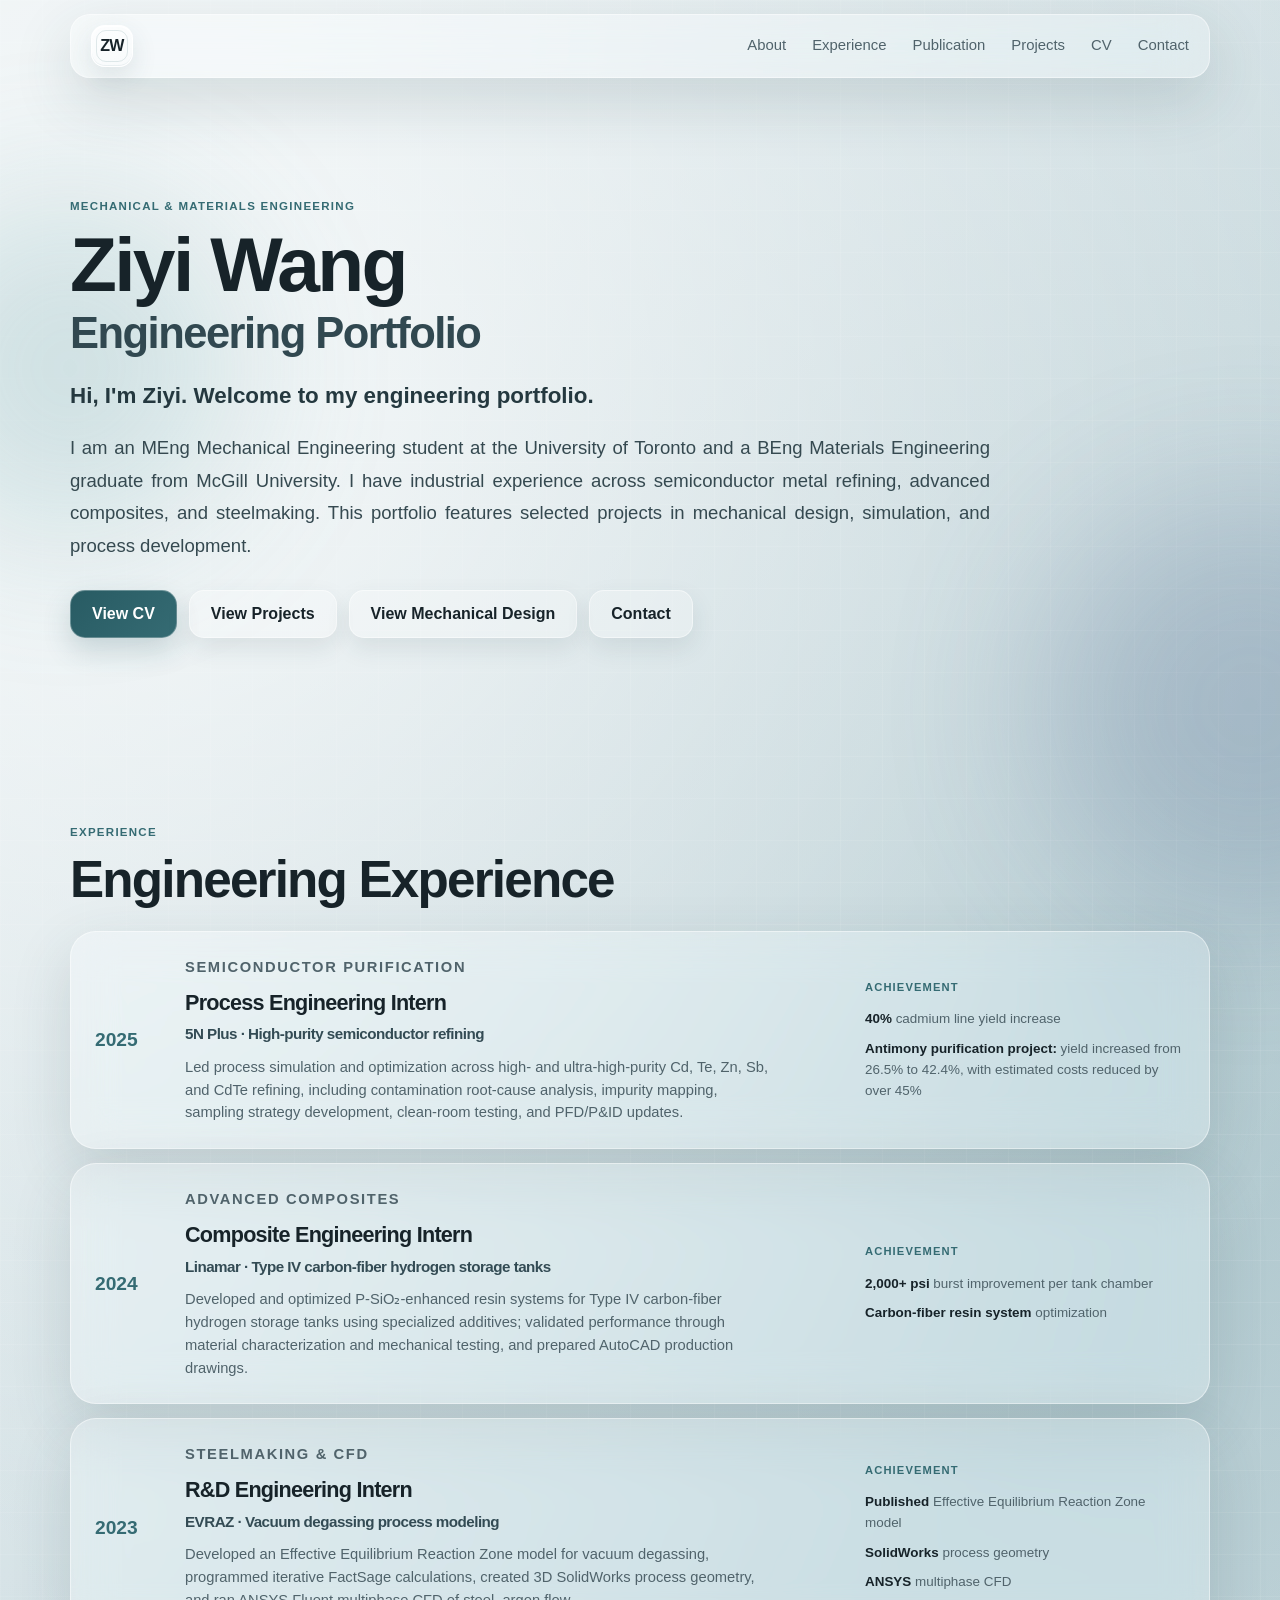
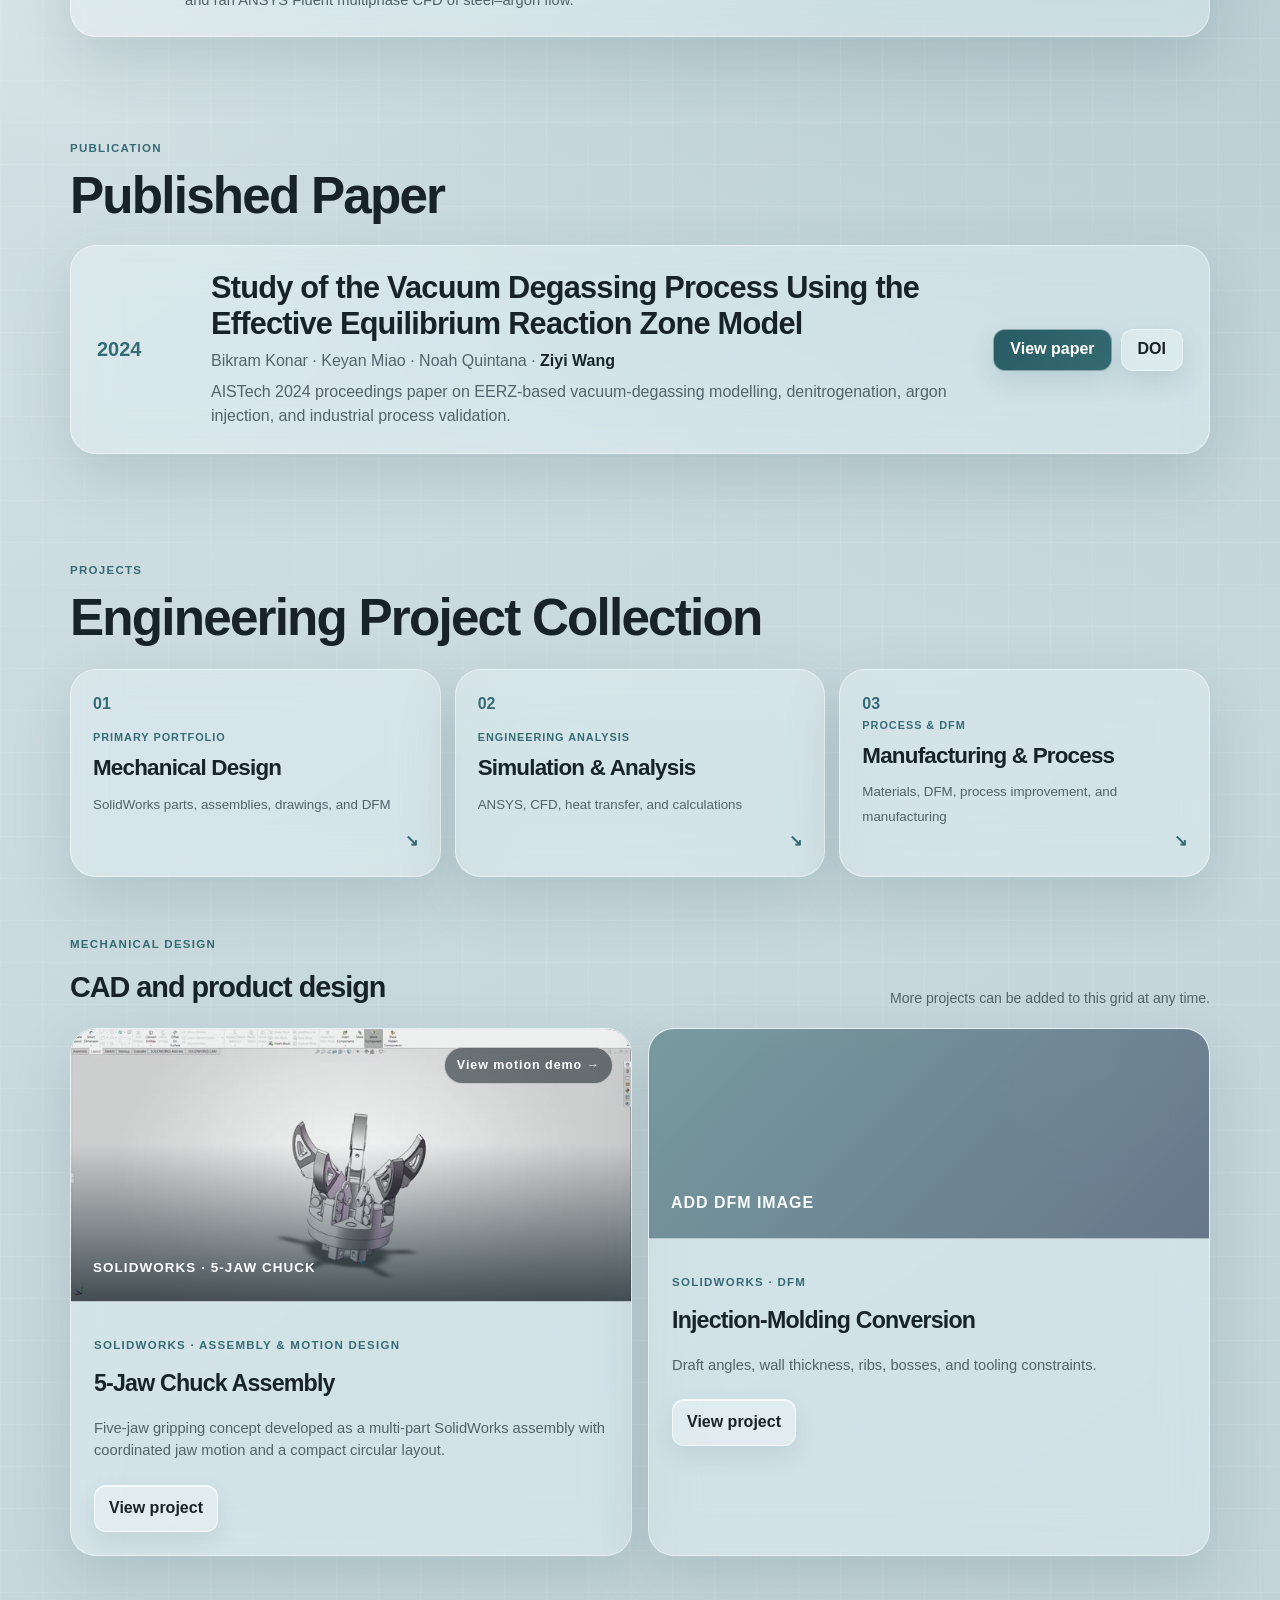
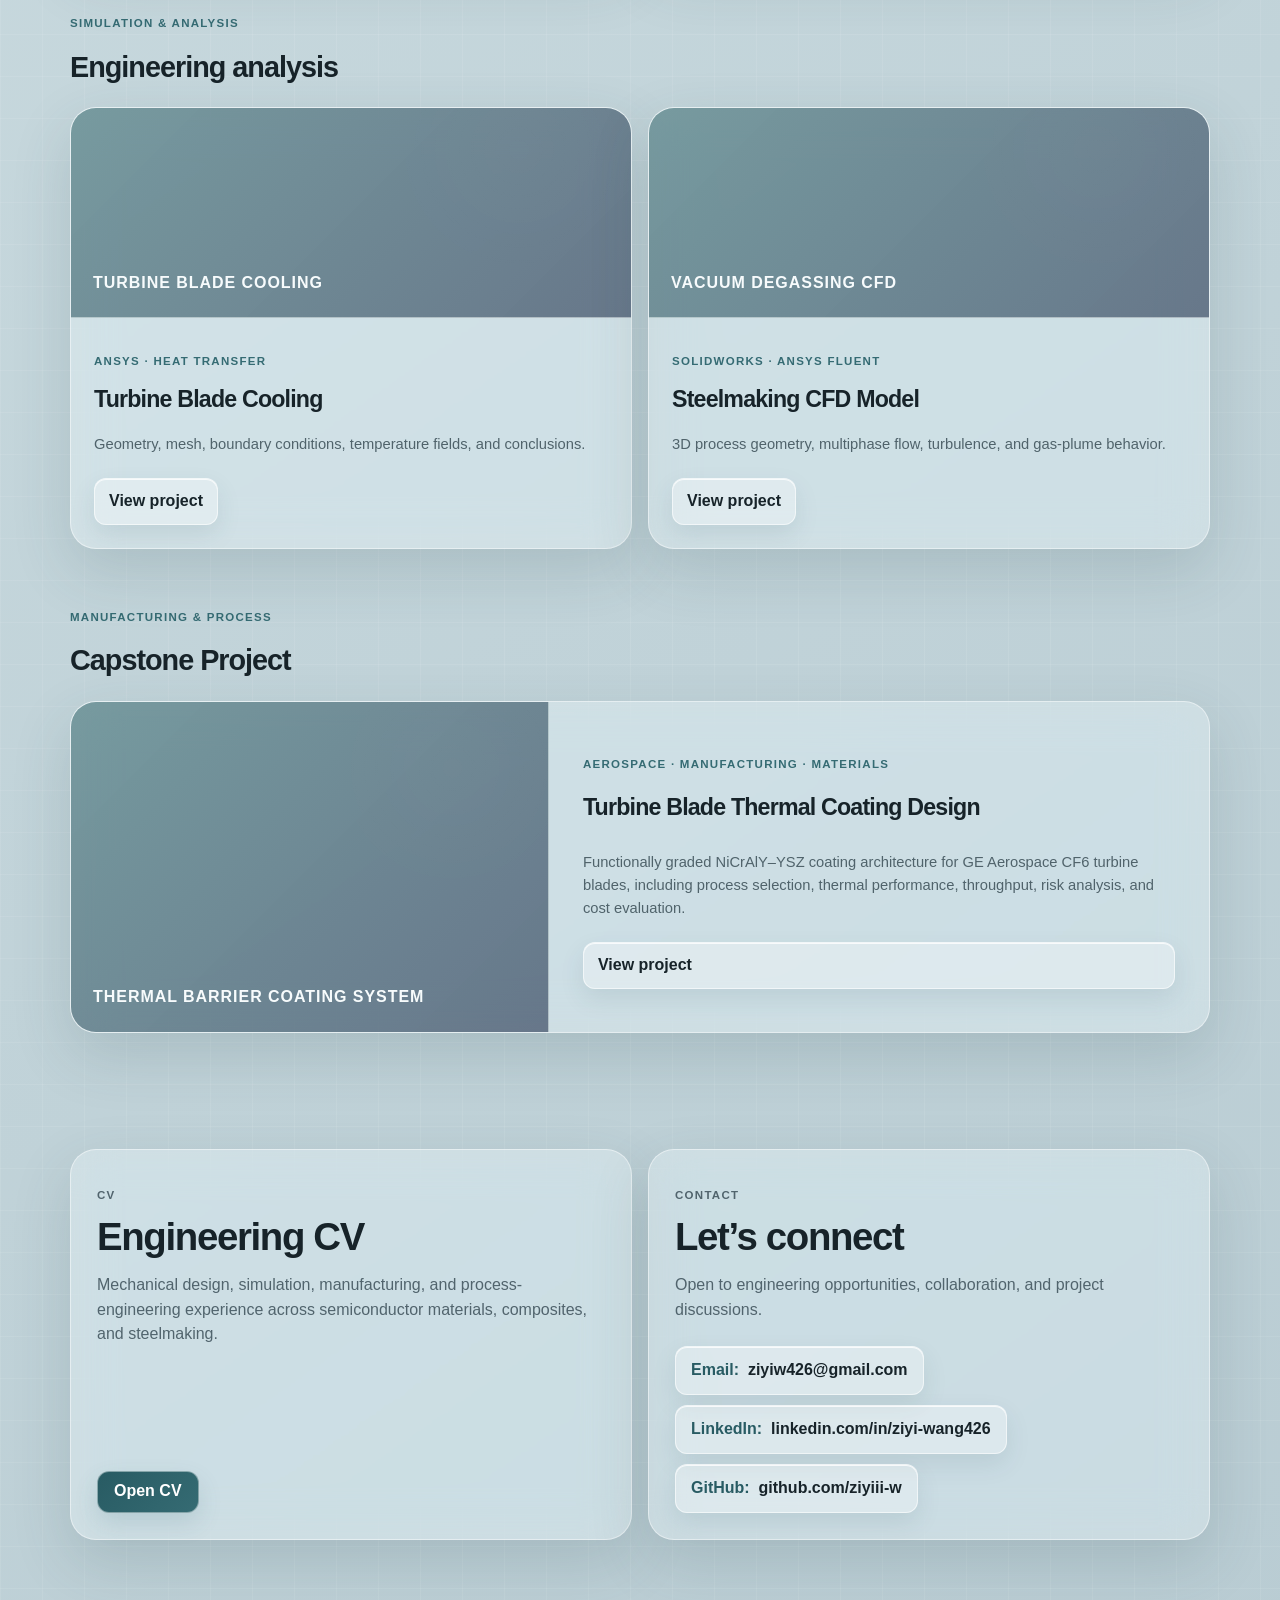
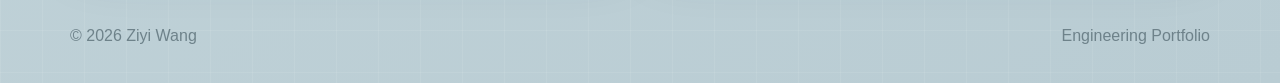
==== commit 32498d6f: "Add files via upload" ====
--- a/index.html
+++ b/index.html
@@ -212,15 +212,19 @@
           </div>
 
           <div class="project-grid">
-            <article class="project-card glass-card">
-              <div class="project-media">
-                <span>ADD SOLIDWORKS RENDER</span>
-              </div>
-              <div class="project-body">
-                <p class="project-type">SolidWorks · Assembly Design</p>
-                <h3>Mechanical Assembly Design</h3>
-                <p>Parts, mates, exploded views, motion, and engineering drawings.</p>
-                <a class="project-link" href="projects/mechanical-assembly.html">View project</a>
+            <article class="project-card glass-card featured-video-card">
+              <a class="project-media project-video-preview" href="projects/5-jaw-chuck.html#demo" aria-label="View the 5-jaw chuck project and demonstration video">
+                <video autoplay muted loop playsinline preload="metadata" poster="assets/images/5-jaw-chuck-poster.jpg">
+                  <source src="assets/videos/5-jaw-chuck-demo.mp4" type="video/mp4" />
+                </video>
+                <span class="video-overlay-label">SOLIDWORKS · 5-JAW CHUCK</span>
+                <span class="video-play-badge">View motion demo →</span>
+              </a>
+              <div class="project-body">
+                <p class="project-type">SolidWorks · Assembly & Motion Design</p>
+                <h3>5-Jaw Chuck Assembly</h3>
+                <p>Five-jaw gripping concept developed as a multi-part SolidWorks assembly with coordinated jaw motion and a compact circular layout.</p>
+                <a class="project-link" href="projects/5-jaw-chuck.html#demo">View project</a>
               </div>
             </article>
 
--- a/style.css
+++ b/style.css
@@ -933,3 +933,68 @@
   letter-spacing: 0.1em;
   text-transform: uppercase;
 }
+
+/* Version 16: video-based 5-jaw chuck project card */
+.project-video-preview {
+  position: relative;
+  display: block;
+  min-height: 273px;
+  padding: 0;
+  overflow: hidden;
+  background: #7f929a;
+}
+
+.project-video-preview video {
+  position: absolute;
+  inset: 0;
+  width: 100%;
+  height: 100%;
+  object-fit: cover;
+  object-position: center;
+  transition: transform 0.35s ease, filter 0.35s ease;
+}
+
+.project-video-preview::after {
+  content: "";
+  position: absolute;
+  inset: 0;
+  background: linear-gradient(to top, rgba(19, 35, 42, 0.76), rgba(19, 35, 42, 0.04) 58%);
+  pointer-events: none;
+}
+
+.project-video-preview:hover video {
+  transform: scale(1.025);
+  filter: brightness(0.92);
+}
+
+.video-overlay-label,
+.video-play-badge {
+  position: absolute;
+  z-index: 2;
+  color: #fff;
+}
+
+.video-overlay-label {
+  left: 22px;
+  bottom: 22px;
+  font-size: 0.84rem;
+  font-weight: 750;
+  letter-spacing: 0.08em;
+}
+
+.video-play-badge {
+  right: 18px;
+  top: 18px;
+  padding: 8px 12px;
+  border-radius: 999px;
+  font-size: 0.78rem;
+  font-weight: 700;
+  background: rgba(23, 35, 41, 0.56);
+  border: 1px solid rgba(255,255,255,0.58);
+  backdrop-filter: blur(10px);
+}
+
+@media (max-width: 760px) {
+  .project-video-preview { min-height: 230px; }
+  .video-play-badge { display: none; }
+}
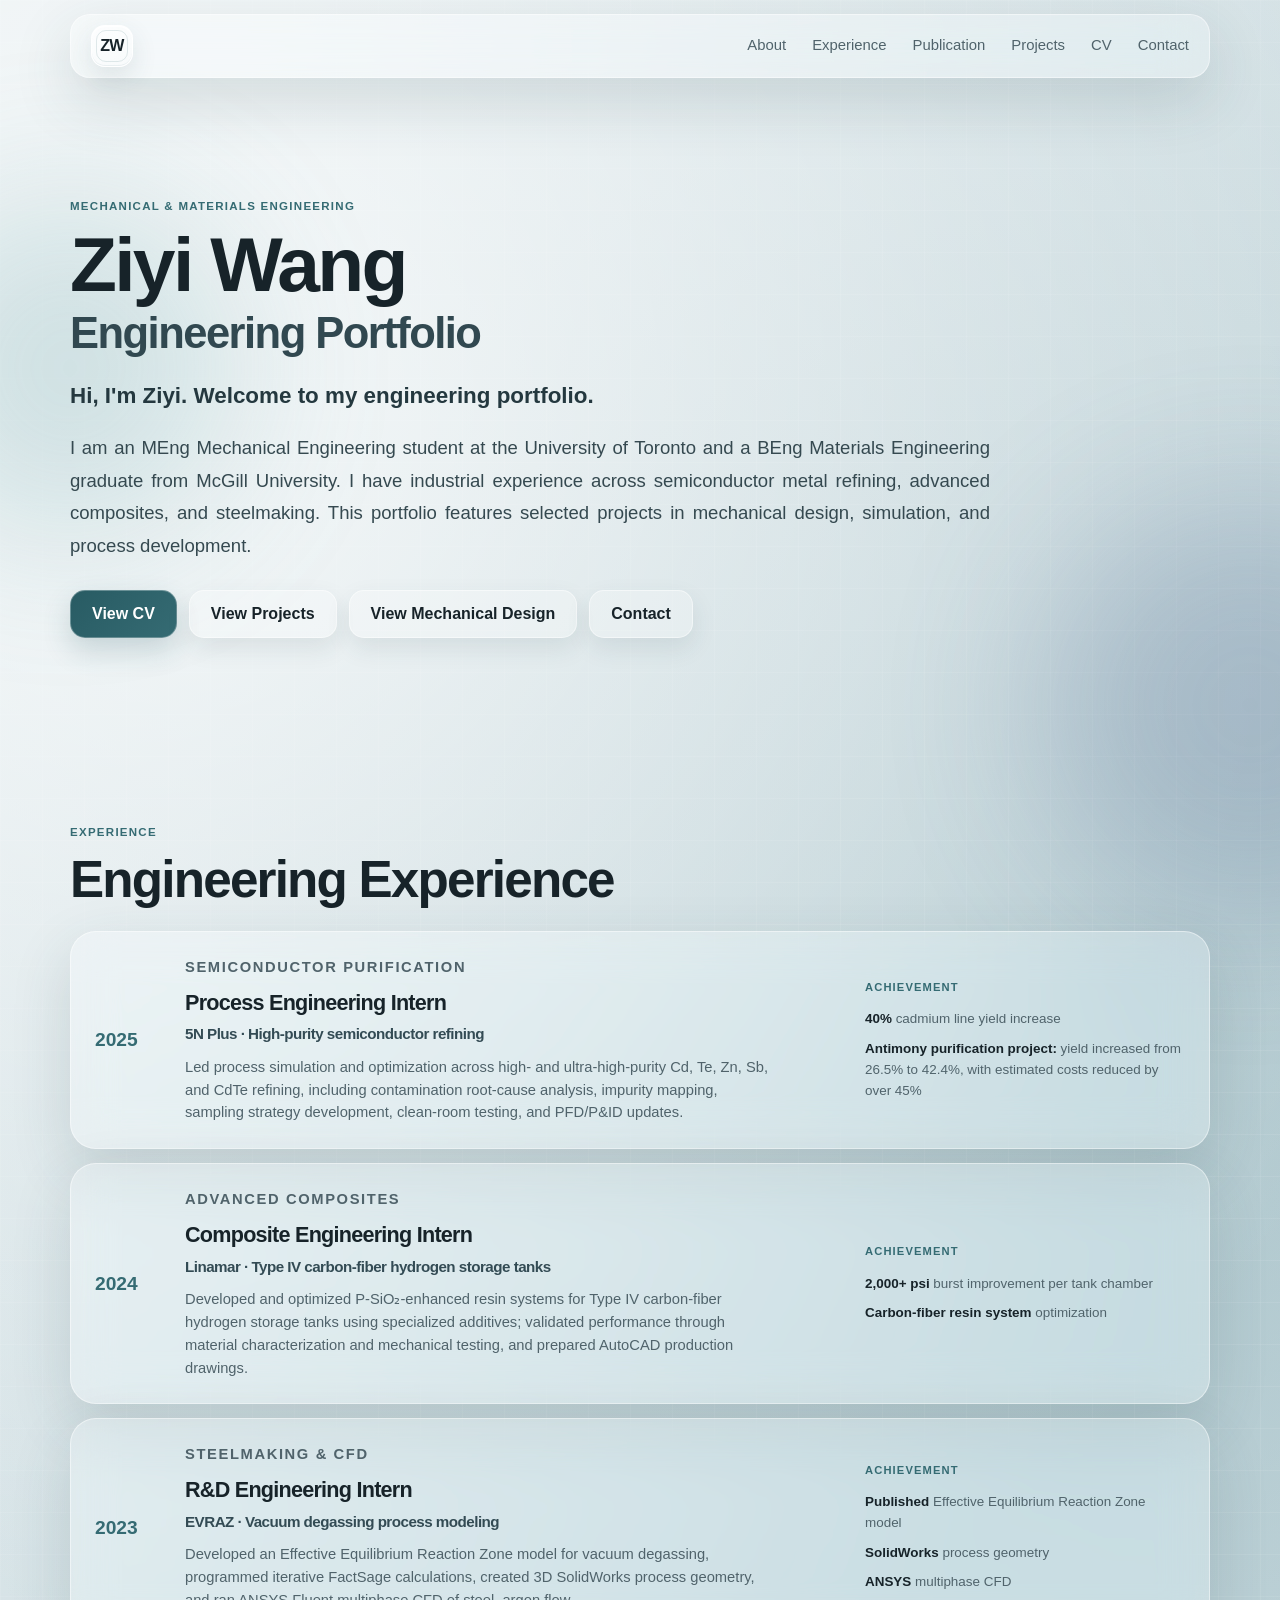
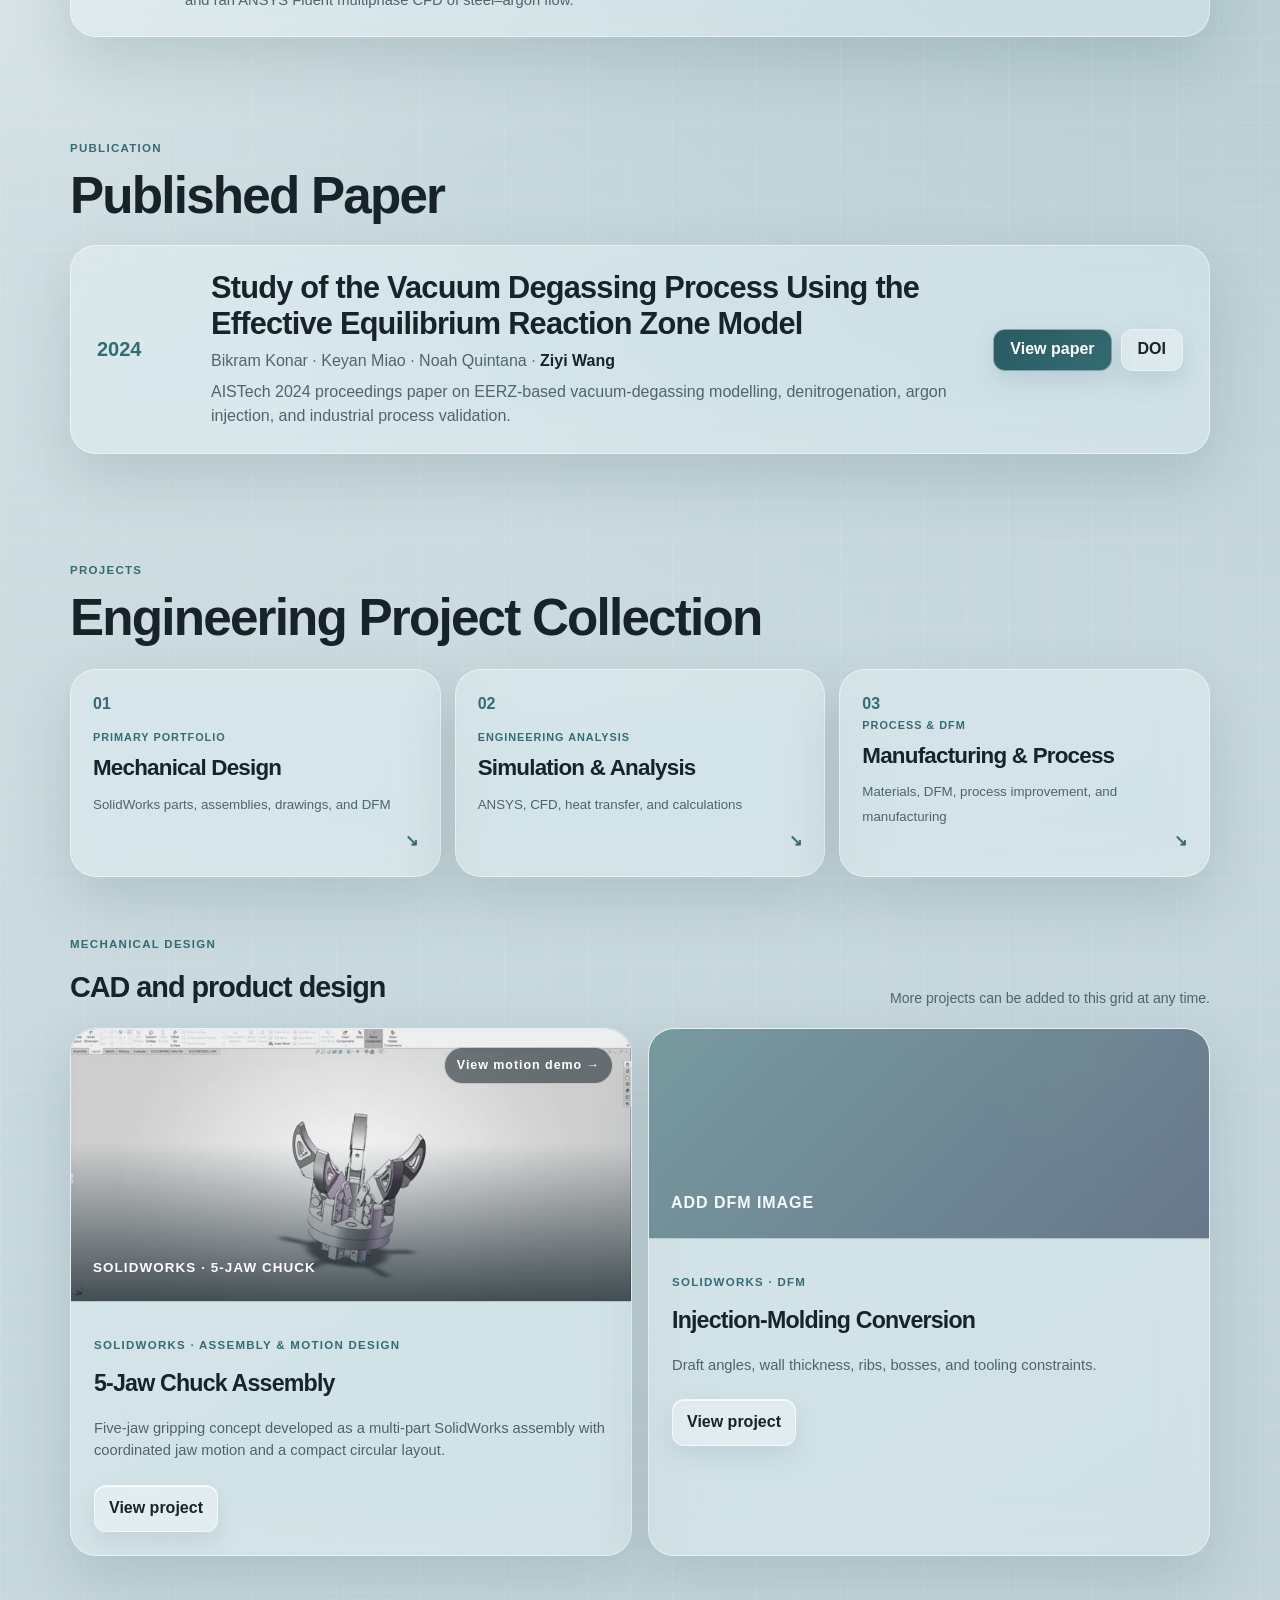
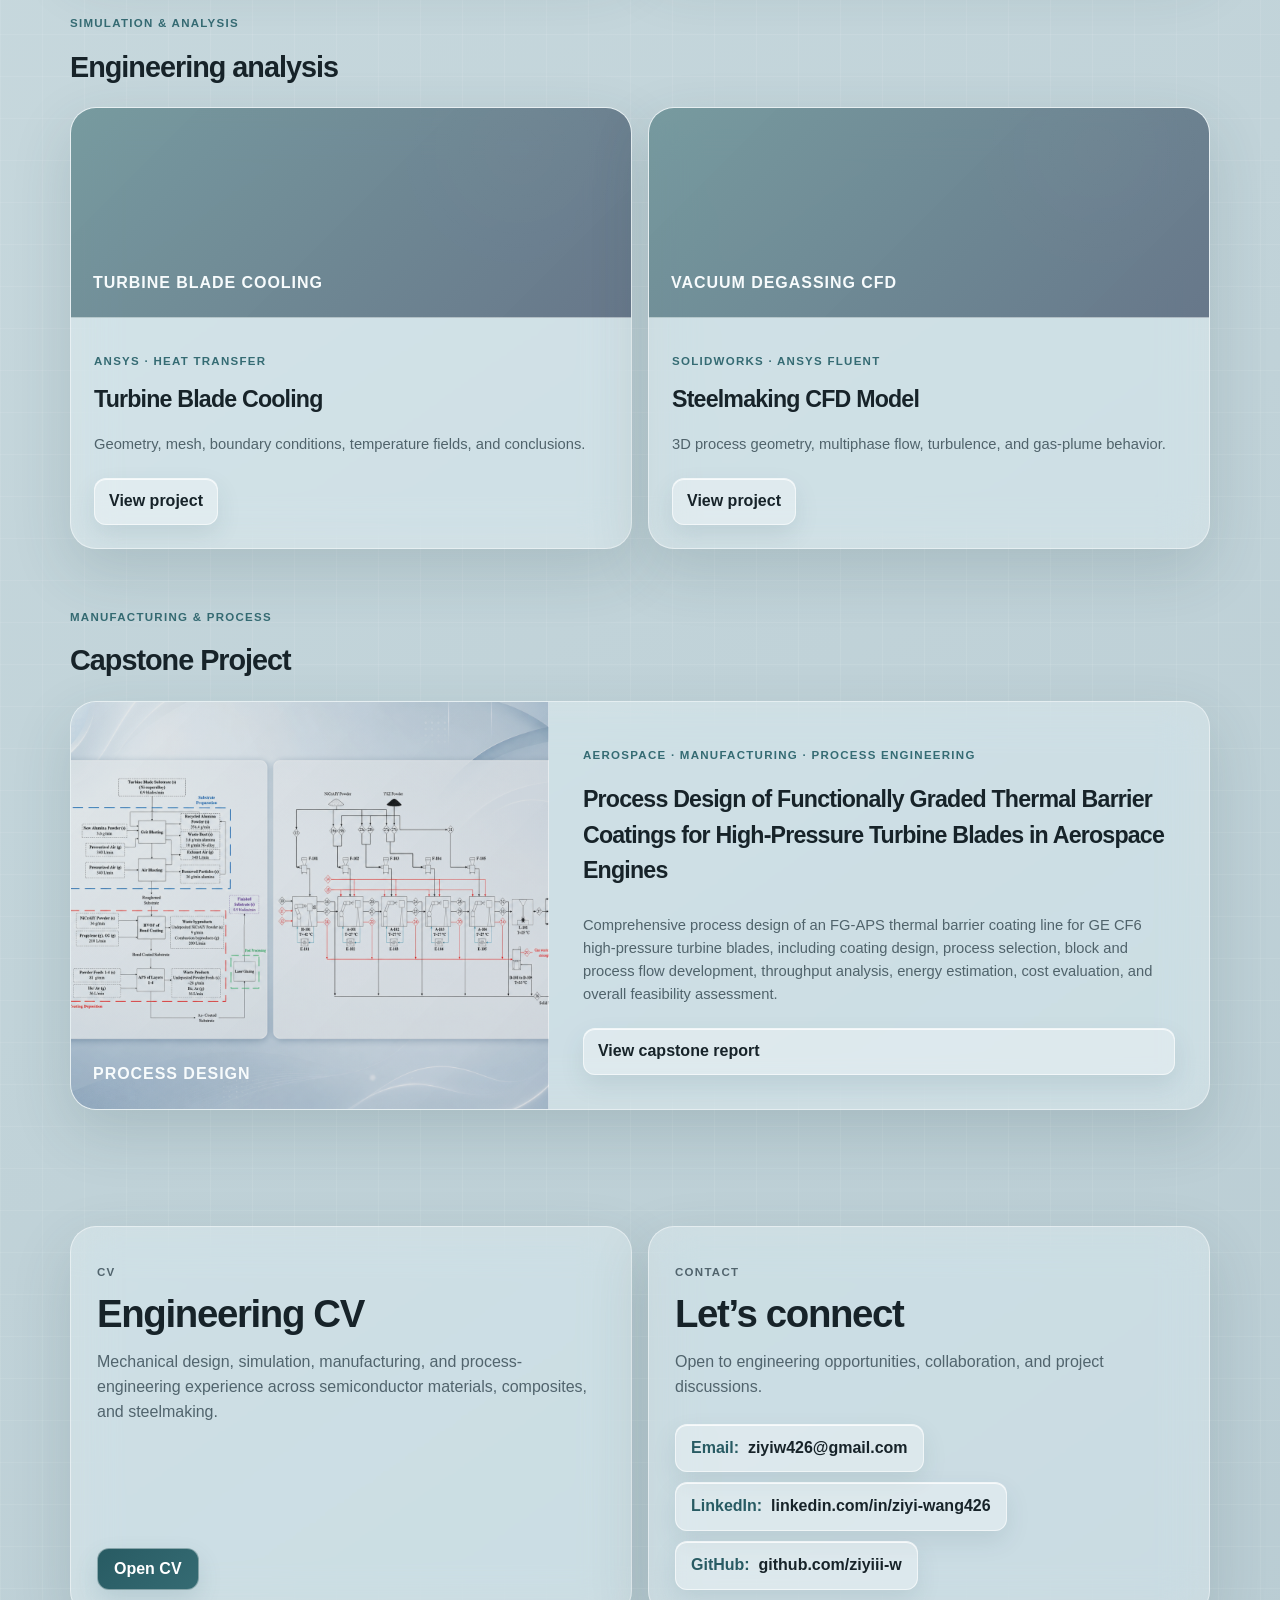
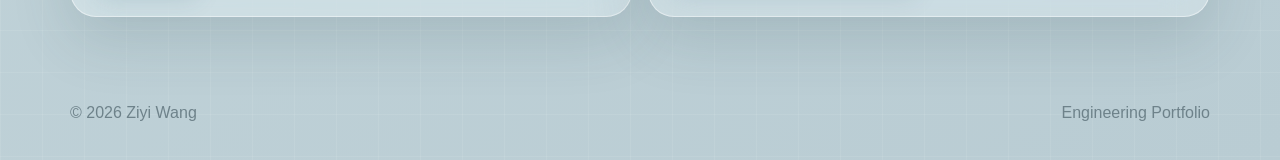
==== commit c36c014e: "Add files via upload" ====
--- a/index.html
+++ b/index.html
@@ -284,22 +284,19 @@
 
           <div class="project-grid single-project-grid">
             <article class="project-card glass-card capstone-card">
-              <div class="project-media">
-                <span>THERMAL BARRIER COATING SYSTEM</span>
-              </div>
-              <div class="project-body">
-                <p class="project-type">Aerospace · Manufacturing · Materials</p>
-                <h3>Turbine Blade Thermal Coating Design</h3>
+              <div class="project-media" style="background-image: linear-gradient(135deg, rgba(66, 99, 108, 0.14), rgba(55, 71, 90, 0.18)), url('assets/images/capstone-process-design-final.png'); background-size: cover; background-position: center;">
+                <span>PROCESS DESIGN</span>
+              </div>
+              <div class="project-body">
+                <p class="project-type">Aerospace · Manufacturing · Process Engineering</p>
+                <h3>Process Design of Functionally Graded Thermal Barrier Coatings for High-Pressure Turbine Blades in Aerospace Engines</h3>
                 <p>
-                  Functionally graded NiCrAlY–YSZ coating architecture for GE Aerospace
-                  CF6 turbine blades, including process selection, thermal performance,
-                  throughput, risk analysis, and cost evaluation.
+                  Comprehensive process design of an FG-APS thermal barrier coating line for GE CF6 high-pressure turbine blades, including coating design, process selection, block and process flow development, throughput analysis, energy estimation, cost evaluation, and overall feasibility assessment.
                 </p>
-                <a class="project-link" href="projects/turbine-coating.html">View project</a>
-              </div>
-            </article>
-          </div>
-        </div>
+                <a class="project-link" href="assets/files/Functionally-Graded-Thermal-Barrier-Coating-Design.pdf" target="_blank" rel="noopener">View capstone report</a>
+              </div>
+            </article>
+          </div>        </div>
       </div>
     </section>
 
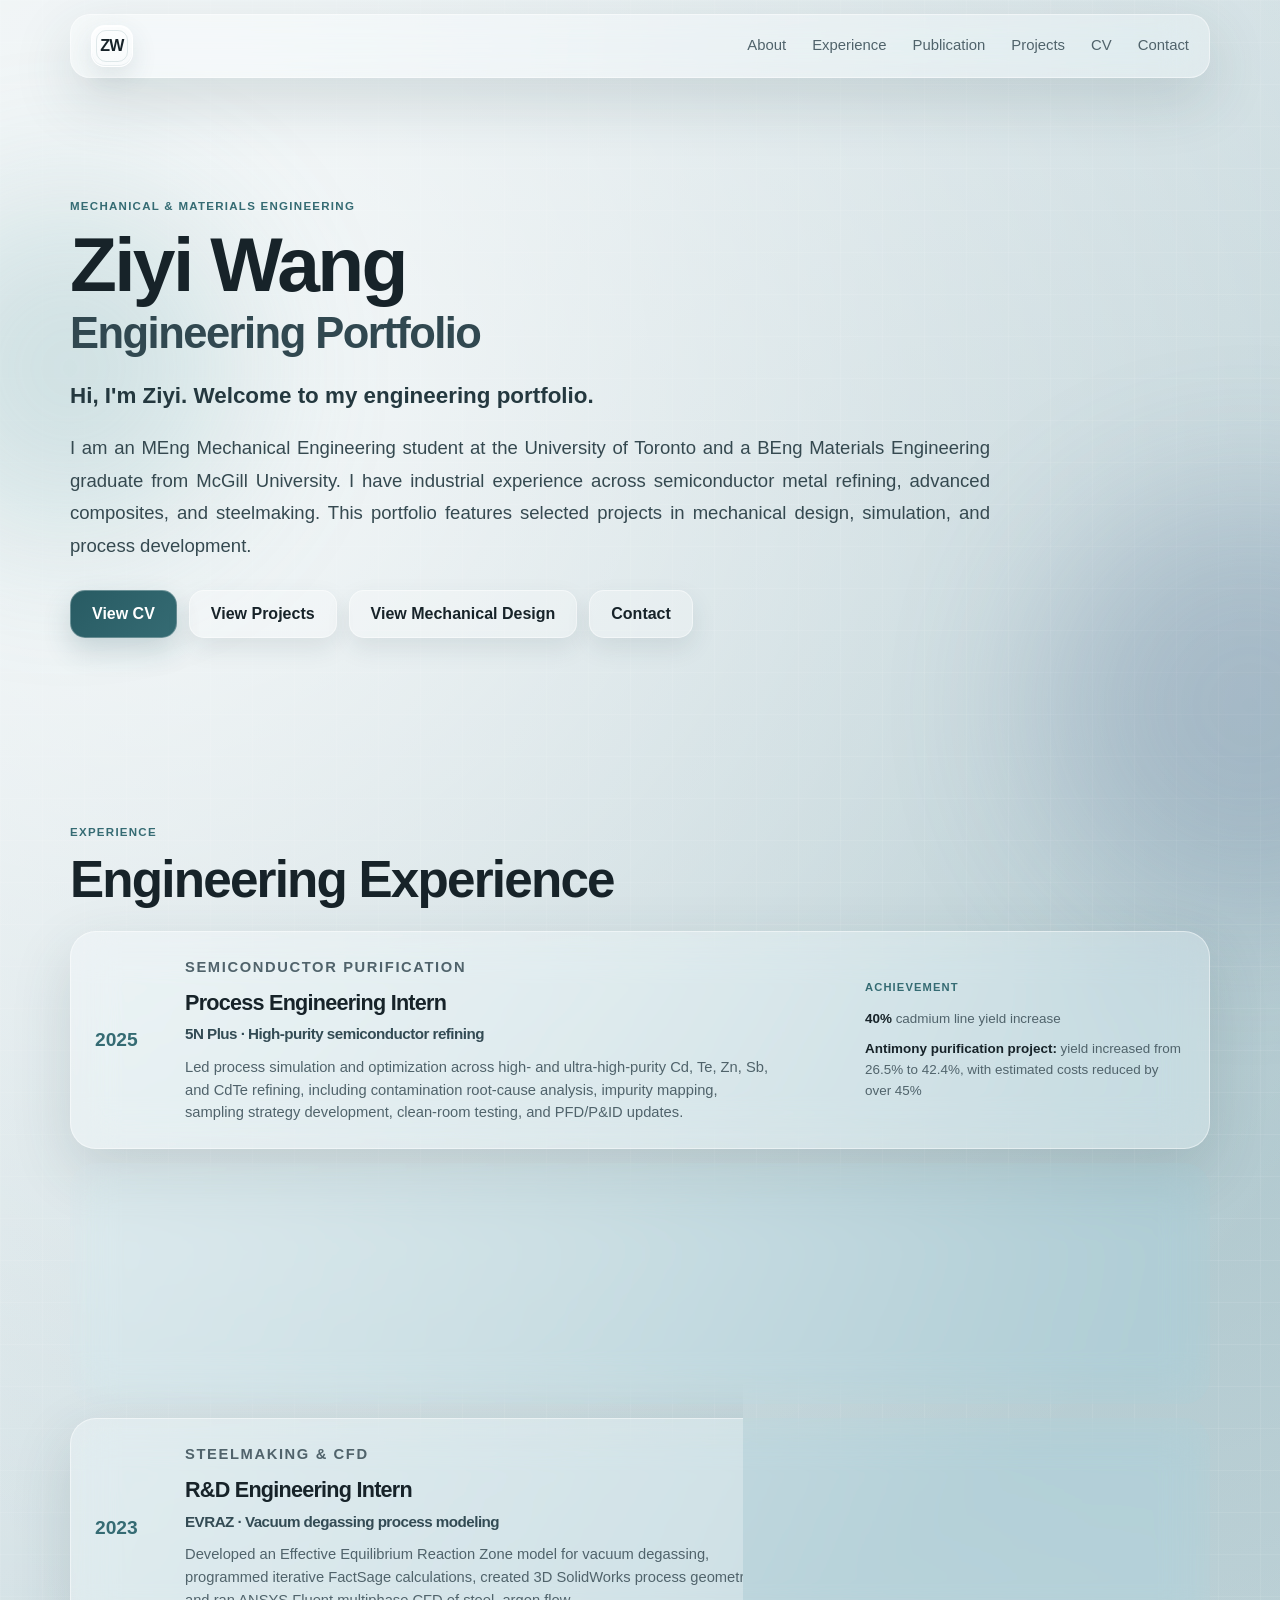
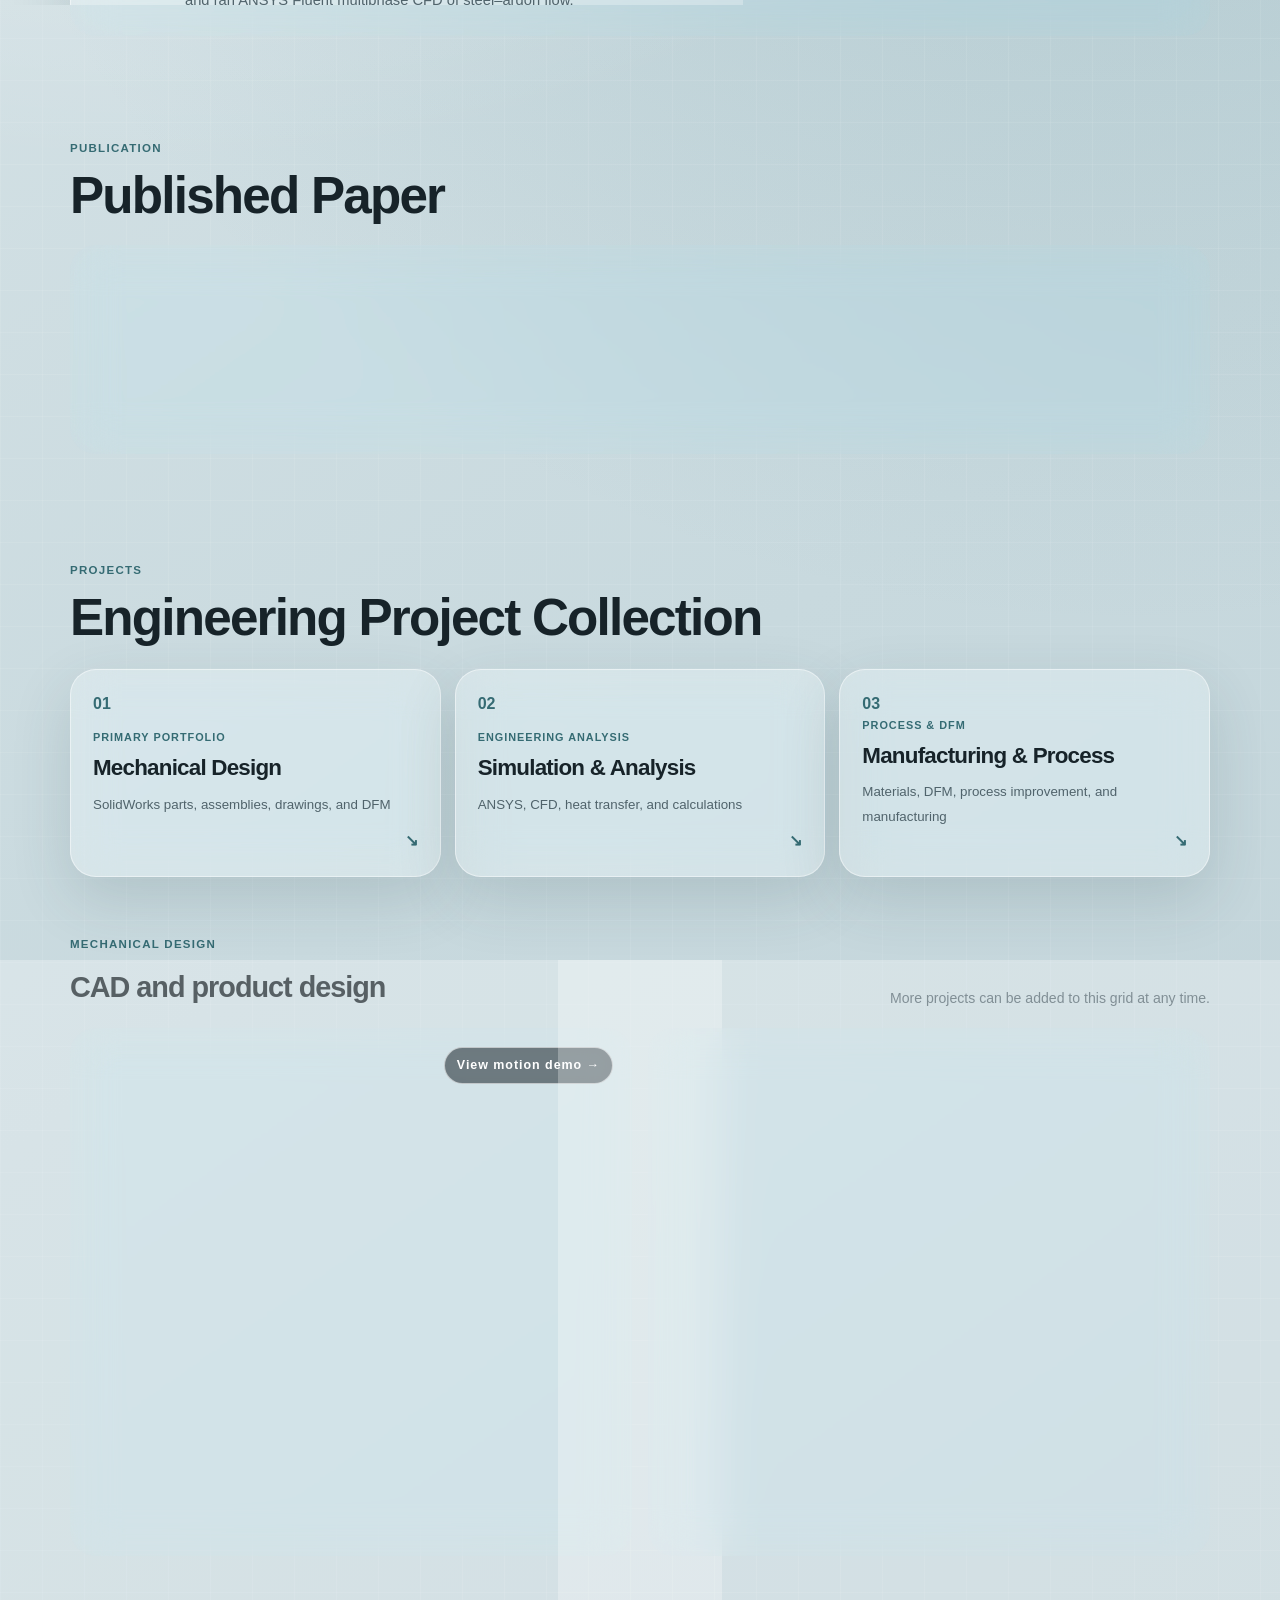
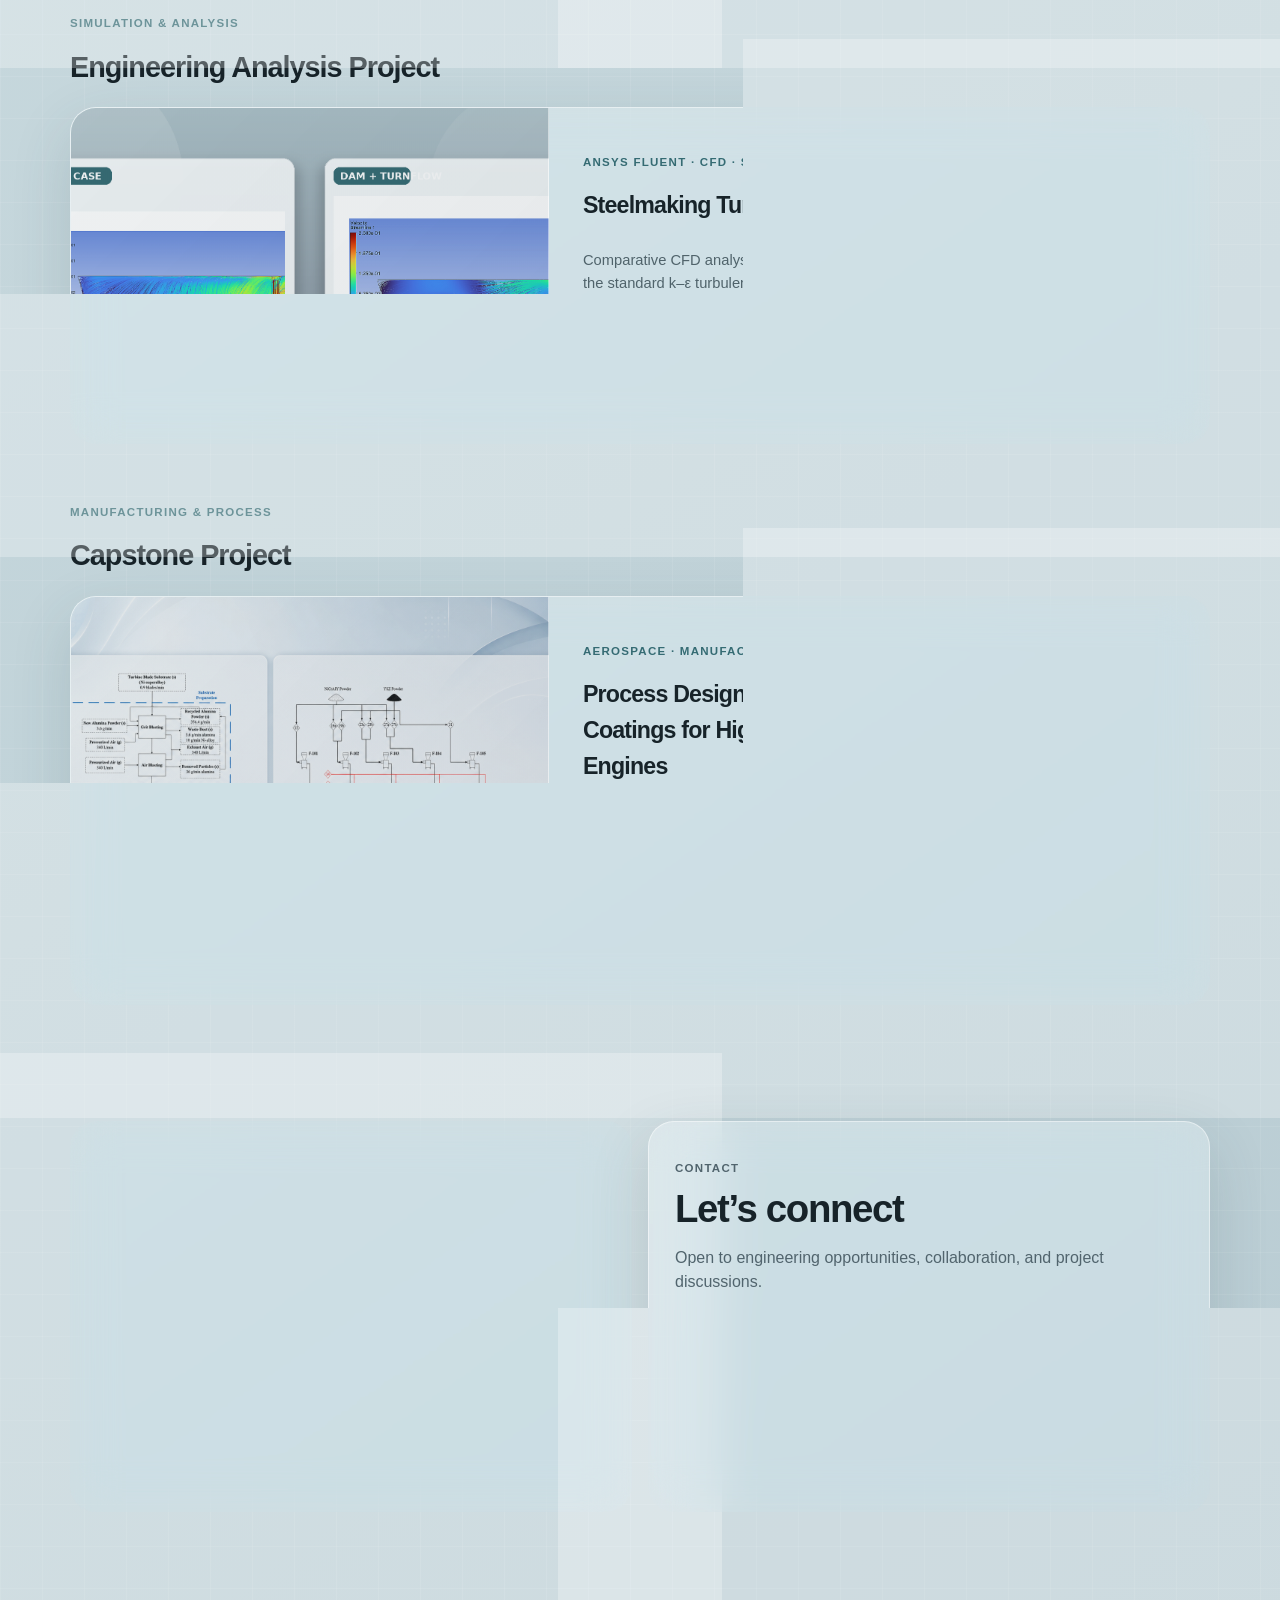
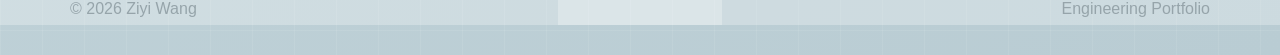
==== commit 71b7e5d3: "Add files via upload" ====
--- a/index.html
+++ b/index.html
@@ -245,31 +245,21 @@
         <div id="simulation" class="project-group">
           <div class="project-group-heading">
             <p class="section-label">Simulation & Analysis</p>
-            <h3>Engineering analysis</h3>
-          </div>
-
-          <div class="project-grid">
-            <article class="project-card glass-card">
-              <div class="project-media">
-                <span>TURBINE BLADE COOLING</span>
+            <h3>Engineering Analysis Project</h3>
+          </div>
+
+          <div class="project-grid single-project-grid">
+            <article class="project-card glass-card capstone-card">
+              <div class="project-media" style="background-image: linear-gradient(135deg, rgba(48, 77, 88, 0.08), rgba(40, 63, 78, 0.12)), url('assets/images/steelmaking-tundish-cfd.png'); background-size: cover; background-position: center;">
+                <span>ANSYS FLUENT · CFD ANALYSIS</span>
               </div>
               <div class="project-body">
-                <p class="project-type">ANSYS · Heat Transfer</p>
-                <h3>Turbine Blade Cooling</h3>
-                <p>Geometry, mesh, boundary conditions, temperature fields, and conclusions.</p>
-                <a class="project-link" href="projects/turbine-blade-cooling.html">View project</a>
-              </div>
-            </article>
-
-            <article class="project-card glass-card">
-              <div class="project-media">
-                <span>VACUUM DEGASSING CFD</span>
-              </div>
-              <div class="project-body">
-                <p class="project-type">SolidWorks · ANSYS Fluent</p>
-                <h3>Steelmaking CFD Model</h3>
-                <p>3D process geometry, multiphase flow, turbulence, and gas-plume behavior.</p>
-                <a class="project-link" href="projects/steelmaking-cfd.html">View project</a>
+                <p class="project-type">ANSYS Fluent · CFD · Steelmaking</p>
+                <h3>Steelmaking Tundish Flow Optimization</h3>
+                <p>
+                  Comparative CFD analysis of a base tundish and a dam-and-turnflow configuration using the standard k–ε turbulence model. Velocity streamlines, velocity contours, and turbulent kinetic energy were evaluated to assess recirculation, residence time, dead-zone reduction, and non-metallic inclusion removal.
+                </p>
+                <a class="project-link" href="assets/files/Ansys Fluent Project - Steelmaking Tundish.pdf" target="_blank" rel="noopener">View ANSYS Fluent report</a>
               </div>
             </article>
           </div>
